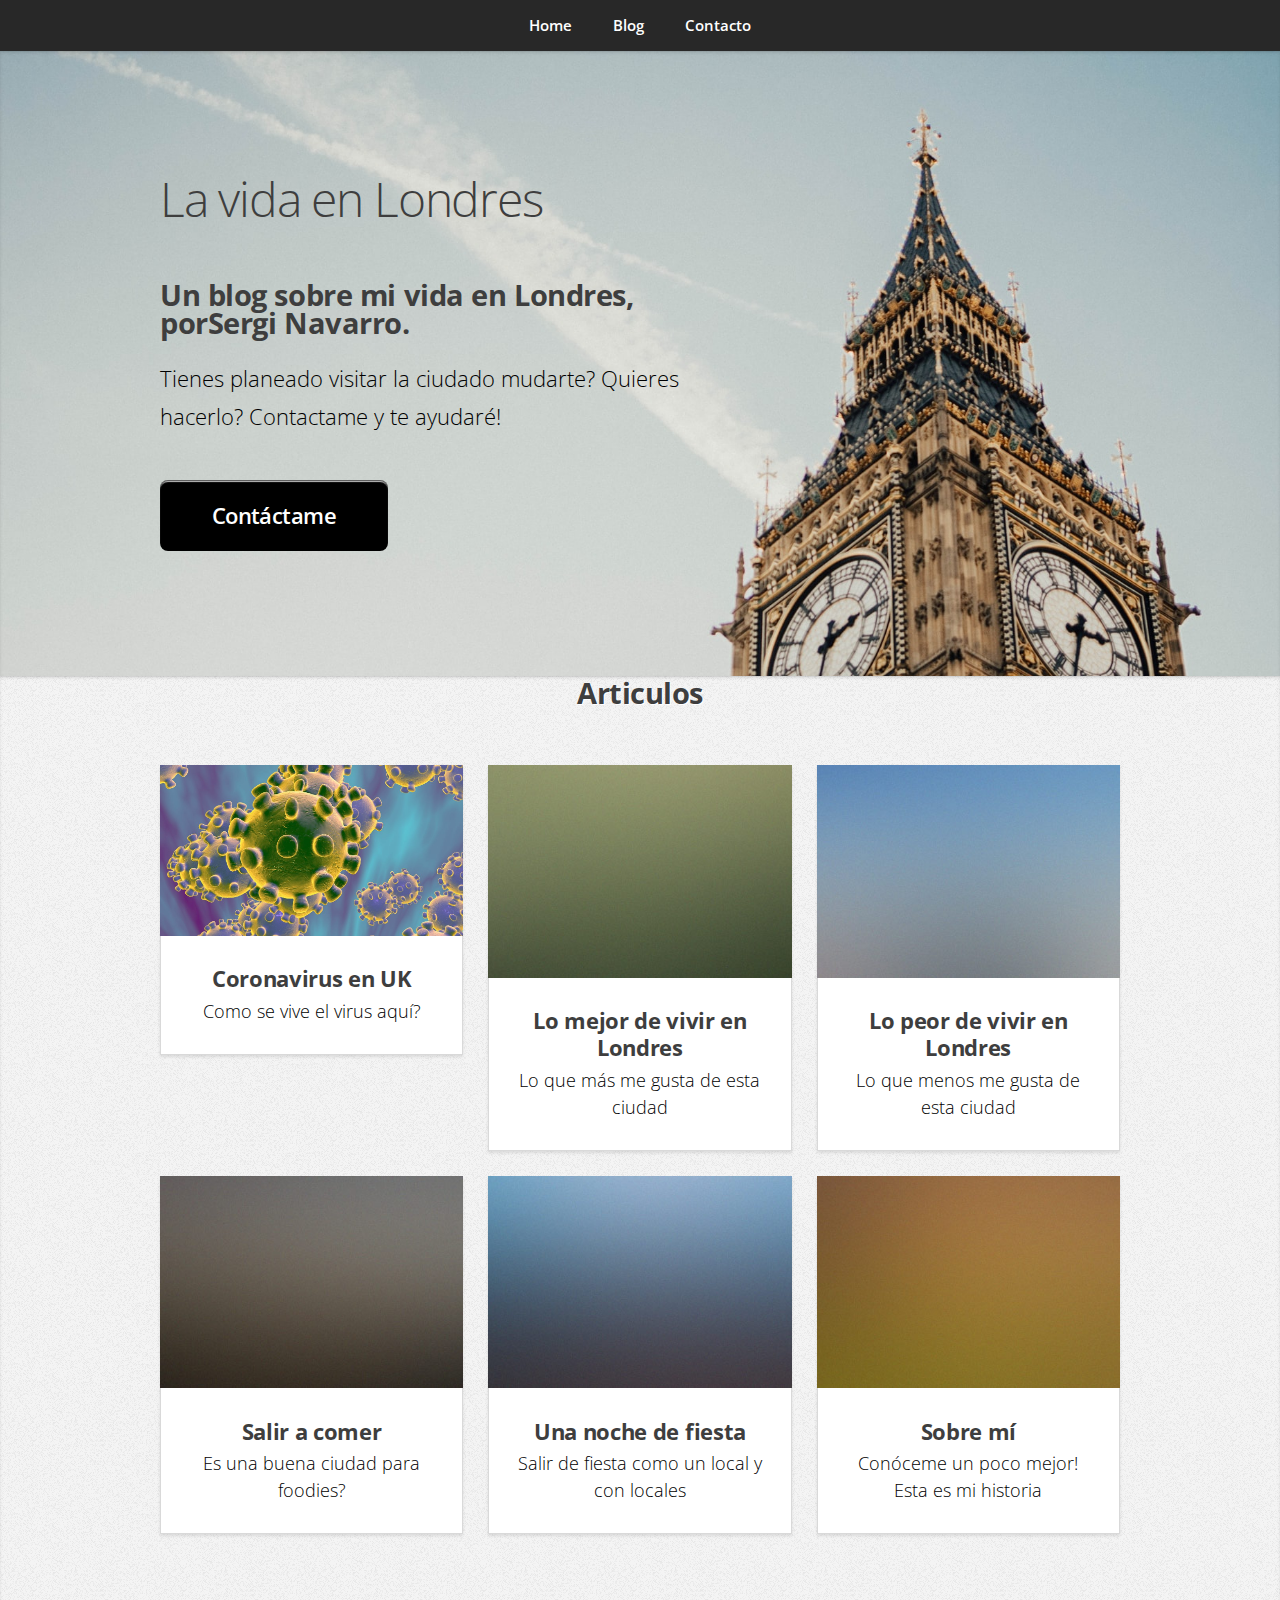
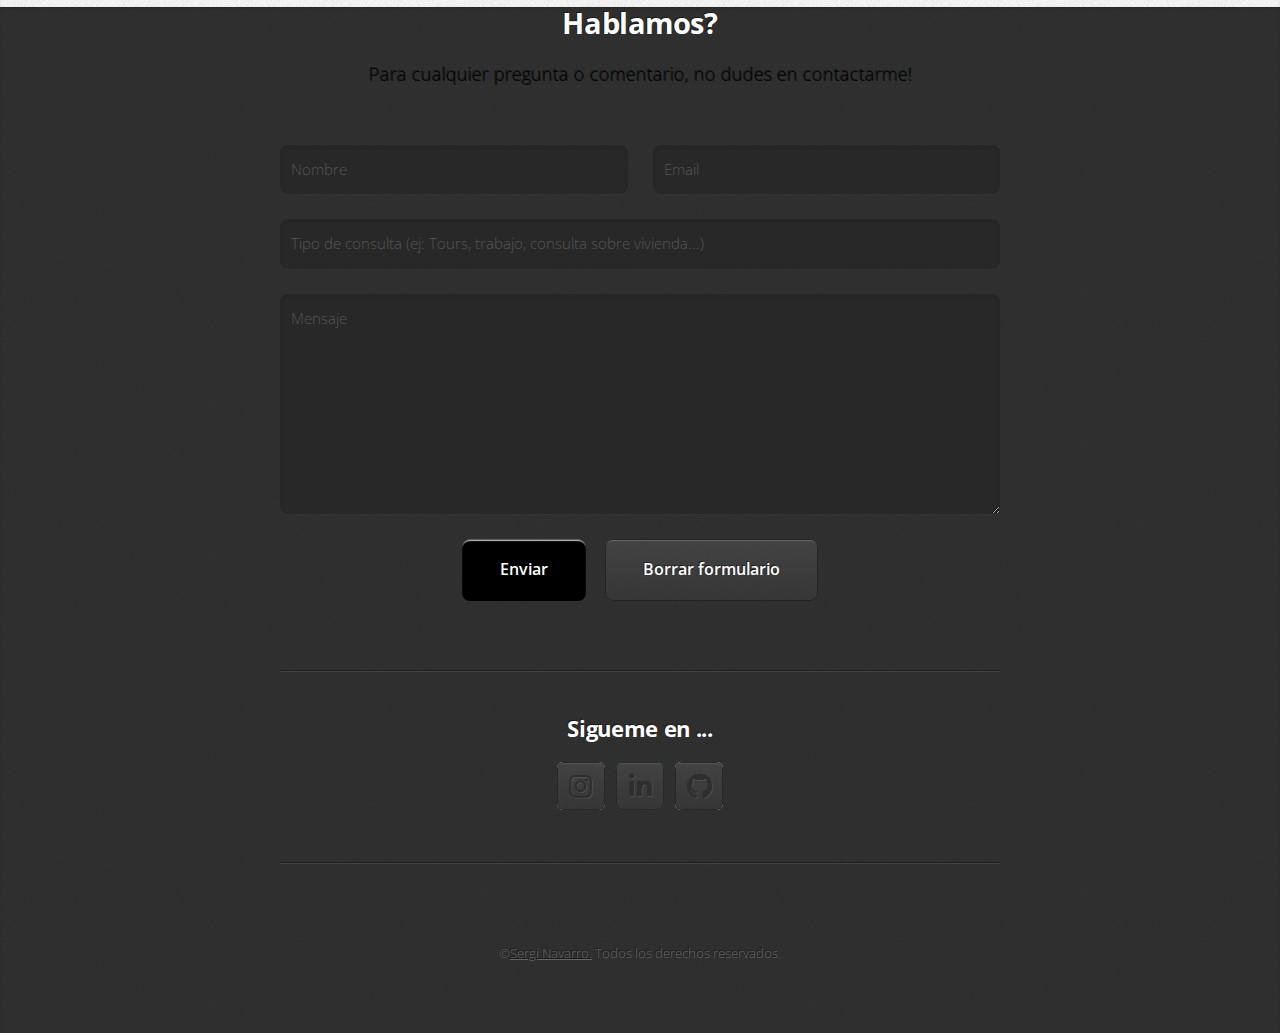
==== index.html @ f98b17f8 "First commit" ====
<!DOCTYPE HTML>
<html>
	<head>
		<title>La vida en Londres</title>
		<meta charset="utf-8" />
		<meta name="viewport" content="width=device-width, initial-scale=1, user-scalable=no" />
		<link rel="stylesheet" href="assets/css/main.css" />

		<!--Meta tags-->
		<meta name="author" content="Sergi Navarro, serginavarro.ro@gmail.com">
		<meta name="owner" content="Sergi Navarro">
		<meta name="robots" content="index,follow" />
		<meta name="language" content="ES">
		<meta name="keywords" content="Londres, vivir, tours, blog"/>
		<meta name="description" content="Vivir en Londres? Mudarme?? Tours? Conoce de primera mano la experiencia de vivir en Londres en mi blog."/>
	</head>
	<body class="is-preload">

		<!-- Nav -->
			<nav id="nav">
				<ul class="container">
					<li><a href="index.html">Home</a></li>
					<li><a href="#blog">Blog</a></li>
					<li><a href="#contact">Contacto</a></li>
				</ul>
			</nav>

		<!-- Home -->
			<article id="home" class="wrapper style1">
				<div class="container">
					<div class="row">
						<div class="col-8 col-7-large col-12-medium">
							<header>
								<h1>La vida en Londres</h1>
							</header>
							<h2 id="blog-sobre">Un blog sobre mi vida en Londres, por<a href="#">Sergi Navarro</a>.</h2>
							<p>Tienes planeado visitar la ciudado mudarte? Quieres hacerlo? Contactame y te ayudaré! </p>
							<a href="#contact" class="button large scrolly" id="contact-me">Contáctame</a>
						</div>
					</div>
				</div>
			</article>

			
		<!-- Blog -->
		<article id="blog" class="wrapper style3">
			<div class="container">
				<header>
					<h2>Articulos</h2>
				</header>
				<div class="row">
					<div class="col-4 col-6-medium col-12-small">
						<article class="box style2">
							<a href="blogs/coronavirus.html" class="image featured"><img src="images/coronavirus.jpeg" alt="Coronavirus en UK" /></a>
							<h3><a href="blogs/coronavirus.html">Coronavirus en UK</a></h3>
							<p>Como se vive el virus aquí?</p>
						</article>
					</div>
					<div class="col-4 col-6-medium col-12-small">
						<article class="box style2">
							<a href="#" class="image featured"><img src="images/pic02.jpg" alt="" /></a>
							<h3><a href="#">Lo mejor de vivir en Londres</a></h3>
							<p>Lo que más me gusta de esta ciudad</p>
						</article>
					</div>
					<div class="col-4 col-6-medium col-12-small">
						<article class="box style2">
							<a href="#" class="image featured"><img src="images/pic03.jpg" alt="" /></a>
							<h3><a href="#">Lo peor de vivir en Londres</a></h3>
							<p>Lo que menos me gusta de esta ciudad</p>
						</article>
					</div>
					<div class="col-4 col-6-medium col-12-small">
						<article class="box style2">
							<a href="#" class="image featured"><img src="images/pic04.jpg" alt="" /></a>
							<h3><a href="#">Salir a comer</a></h3>
							<p>Es una buena ciudad para foodies?</p>
						</article>
					</div>
					<div class="col-4 col-6-medium col-12-small">
						<article class="box style2">
							<a href="#" class="image featured"><img src="images/pic05.jpg" alt="" /></a>
							<h3><a href="#">Una noche de fiesta</a></h3>
							<p>Salir de fiesta como un local y con locales</p>
						</article>
					</div>
					<div class="col-4 col-6-medium col-12-small">
						<article class="box style2">
							<a href="#" class="image featured"><img src="images/pic06.jpg" alt="" /></a>
							<h3><a href="#">Sobre mí</a></h3>
							<p>Conóceme un poco mejor! Esta es mi historia</p>
						</article>
					</div>
				</div>
			</div>
		</article>

		<!--
		 Servicios 
			<article id="servicios" class="wrapper style2">
				<div class="container">
					<header>
						<h2>Como puedo ayudarte?</h2>
						<p>Puedo ayudarte de muchas formas, pero algunas de ellas son: </p>
					</header>
					<div class="row aln-center">
						<div class="col-4 col-6-medium col-12-small">
							<section class="box style1">
								<span class="icon featured fa-comments"></span>
								<h3>Información</h3>
								<p>Pregúntame lo que quieras y obtén ayuda personalizada: dudas para mudarse, consultas al venir de viaje, trabajo, estudios, cuándo venir, que visitar ...</p>
								<a href="#contact" class="button large scrolly" id="contact-me">Contáctame</a>
							</section>
						</div>
						<div class="col-4 col-6-medium col-12-small">
							<section class="box style1">
								<span class="icon solid featured fa-camera-retro"></span>
								<h3>Tours</h3>
								<p>Necesitas un guía para que conocer el Londres auténtico y no sólo el turístico? Foodie tours, historia y museos, el Londres no turístico... Todo lo que necesites!</p>
								<a href="#contact" class="button large scrolly" id="contact-me">Contáctame</a>
							</section>
						</div>
					</div>
				</div>
			</article>
			-->

		<!-- Contact -->
			<article id="contact" class="wrapper style4">
				<div class="container medium">
					<header>
						<h2>Hablamos?</h2>
						<p>Para cualquier pregunta o comentario, no dudes en contactarme!</p>
					</header>
					<div class="row">
						<div class="col-12">
							<form action="contact.php" name="form" method="post">
								<div class="row">
									<div class="col-6 col-12-small">
										<input type="text" name="name" id="name" placeholder="Nombre" />
									</div>
									<div id="p1" class="col-6 col-12-small">
										<input type="text" name="email" id="email" placeholder="Email" />
									</div>
									<div class="col-12">
										<input type="text" name="subject" id="subject" placeholder="Tipo de consulta (ej: Tours, trabajo, consulta sobre vivienda...)" />
									</div>
									<div class="col-12">
										<textarea name="message" id="message" placeholder="Mensaje"></textarea>
									</div>
									<div class="col-12">
										<ul class="actions">
											<li><input id="mysubmit" type="submit" value="Enviar" /></li>
											<li><input type="reset" value="Borrar formulario" class="alt" /></li>
										</ul>
									</div>
								</div>
							</form>
						</div>
						<div class="col-12">
							<hr />
							<h3>Sigueme en ...</h3>
							<ul class="social">
								<li><a href="#" class="icon brands fa-instagram"></a></li>
								<li><a href="#" class="icon brands fa-linkedin-in"><span class="label">LinkedIn</span></a></li>
								<li><a href="#" class="icon brands fa-github"><span class="label">Github</span></a></li>
								<!--
								<li><a href="#" class="icon solid fa-rss"><span>RSS</span></a></li>
								<li><a href="#" class="icon brands fa-foursquare"><span>Foursquare</span></a></li>
								<li><a href="#" class="icon brands fa-skype"><span>Skype</span></a></li>
								<li><a href="#" class="icon brands fa-soundcloud"><span>Soundcloud</span></a></li>
								<li><a href="#" class="icon brands fa-youtube"><span>YouTube</span></a></li>
								<li><a href="#" class="icon brands fa-blogger"><span>Blogger</span></a></li>
								<li><a href="#" class="icon brands fa-flickr"><span>Flickr</span></a></li>
								<li><a href="#" class="icon brands fa-vimeo"><span>Vimeo</span></a></li>
								-->
							</ul>
							<hr />
						</div>
					</div>
					<footer>
						<ul id="copyright">
							<li>&copy;<a href="#">Sergi Navarro.</a>  Todos los derechos reservados.</li>
						</ul>
					</footer>
				</div>
			</article>

		<!-- Scripts -->
			<script src="assets/js/jquery.min.js"></script>
			<script src="assets/js/jquery.scrolly.min.js"></script>
			<script src="assets/js/browser.min.js"></script>
			<script src="assets/js/breakpoints.min.js"></script>
			<script src="assets/js/util.js"></script>
			<script src="assets/js/main.js"></script>

	</body>
</html>
---- assets/css/main.css ----
@import url("https://fonts.googleapis.com/css?family=Open+Sans:300,300italic,600,600italic,700");
@import url("fontawesome-all.min.css");

/*
	Miniport by HTML5 UP
	html5up.net | @ajlkn
	Free for personal and commercial use under the CCA 3.0 license (html5up.net/license)
*/

html, body, div, span, applet, object,
iframe, h1, h2, h3, h4, h5, h6, p, blockquote,
pre, a, abbr, acronym, address, big, cite,
code, del, dfn, em, img, ins, kbd, q, s, samp,
small, strike, strong, sub, sup, tt, var, b,
u, i, center, dl, dt, dd, ol, ul, li, fieldset,
form, label, legend, table, caption, tbody,
tfoot, thead, tr, th, td, article, aside,
canvas, details, embed, figure, figcaption,
footer, header, hgroup, menu, nav, output, ruby,
section, summary, time, mark, audio, video {
	margin: 0;
	padding: 0;
	border: 0;
	font-size: 100%;
	font: inherit;
	vertical-align: baseline;}

article, aside, details, figcaption, figure,
footer, header, hgroup, menu, nav, section {
	display: block;}

body {
	line-height: 1;
}

ol, ul {
	list-style: none;
}

blockquote, q {
	quotes: none;
}

	blockquote:before, blockquote:after, q:before, q:after {
		content: '';
		content: none;
	}

table {
	border-collapse: collapse;
	border-spacing: 0;
}

body {
	-webkit-text-size-adjust: none;
}

mark {
	background-color: transparent;
	color: inherit;
}

input::-moz-focus-inner {
	border: 0;
	padding: 0;
}

input, select, textarea {
	-moz-appearance: none;
	-webkit-appearance: none;
	-ms-appearance: none;
	appearance: none;
}

/* Basic */

	html {
		box-sizing: border-box;
	}

	*, *:before, *:after {
		box-sizing: inherit;
	}

	body {
		padding-top: 3.5em;
	}

		body.is-preload *, body.is-preload *:before, body.is-preload *:after {
			-moz-animation: none !important;
			-webkit-animation: none !important;
			-ms-animation: none !important;
			animation: none !important;
			-moz-transition: none !important;
			-webkit-transition: none !important;
			-ms-transition: none !important;
			transition: none !important;
		}

	body, input, textarea, select {
		font-family: 'Open Sans', sans-serif;
		line-height: 1.85em;
		color: #888;
		font-weight: 300;
		font-size: 13pt;
	}

	a {
		-moz-transition: color .2s ease-in-out;
		-webkit-transition: color .2s ease-in-out;
		-ms-transition: color .2s ease-in-out;
		transition: color .2s ease-in-out;
		color: #43B3E0;
		text-decoration: underline;
	}

		a:hover {
			color: #43bff0 !important;
		}

		a img {
			border: 0;
		}

	b, strong {
		font-weight: 600;
		color: #3e3e3e;
	}

	i, em {
		font-style: italic;
	}

	sub {
		position: relative;
		top: 0.5em;
		font-size: 0.8em;
	}

	sup {
		position: relative;
		top: -0.5em;
		font-size: 0.8em;
	}

	blockquote {
		border-left: solid 0.75em #eee;
		padding: 1em 0 1em 1.5em;
		font-style: italic;
	}

	h1, h2, h3, h4, h5, h6 {
		color: #3e3e3e;
		margin: 0 0 0.75em 0;
	}

	h1 a, h2 a, h3 a, h4 a, h5 a, h6 a {
		text-decoration: none;
		color: inherit;
	}

	h2, h3, h4, h5, h6 {
		font-weight: 700;
	}

	h1 {
		font-size: 3.25em;
		letter-spacing: -0.025em;
		font-weight: 300;
	}

		h1 strong {
			font-weight: 700;
		}

	h2 {
		font-size: 2em;
		letter-spacing: -0.015em;
	}

	h3 {
		font-size: 1.5em;
		letter-spacing: -0.015em;
	}

	em, i {
		font-style: italic;
	}

	br.clear {
		clear: both;
	}

	hr {
		border: 0;
		border-top: solid 1px #444;
		border-top-color: rgba(0, 0, 0, 0.35);
		box-shadow: 0px 1px 0px 0px rgba(255, 255, 255, 0.1);
		height: 1px;
		margin: 3em 0;
	}

	p, ul, ol, dl, table {
		margin-bottom: 2em;
	}

	header {
		margin: 0 0 3em 0;
	}

		header > p {
			font-size: 1.25em;
			margin: 0;
		}

	footer {
		margin: 3em 0 0 0;
	}

		footer > p {
			font-size: 1.25em;
		}

/* Container */

	.container {
		margin: 0 auto;
		max-width: calc(100% - 50px);
		width: 1200px;
	}

		.container.medium {
			width: 900px;
		}

		@media screen and (max-width: 1680px) {

			.container {
				width: 1200px;
			}

				.container.medium {
					width: 900px;
				}

		}

		@media screen and (max-width: 1280px) {

			.container {
				width: 960px;
			}

				.container.medium {
					width: 720px;
				}

		}

		@media screen and (max-width: 980px) {

			.container {
				width: 100%;
			}

				.container.medium {
					width: 75%;
				}

		}

		@media screen and (max-width: 736px) {

			.container {
				width: 100%;
				max-width: calc(100% - 30px);
			}

				.container.medium {
					width: 100%;
				}

		}

/* Row */

	.row {
		display: flex;
		flex-wrap: wrap;
		box-sizing: border-box;
		align-items: stretch;
	}

		.row > * {
			box-sizing: border-box;
		}

		.row.gtr-uniform > * > :last-child {
			margin-bottom: 0;
		}

		.row.aln-left {
			justify-content: flex-start;
		}

		.row.aln-center {
			justify-content: center;
		}

		.row.aln-right {
			justify-content: flex-end;
		}

		.row.aln-top {
			align-items: flex-start;
		}

		.row.aln-middle {
			align-items: center;
		}

		.row.aln-bottom {
			align-items: flex-end;
		}

		.row > .imp {
			order: -1;
		}

		.row > .col-1 {
			width: 8.33333%;
		}

		.row > .off-1 {
			margin-left: 8.33333%;
		}

		.row > .col-2 {
			width: 16.66667%;
		}

		.row > .off-2 {
			margin-left: 16.66667%;
		}

		.row > .col-3 {
			width: 25%;
		}

		.row > .off-3 {
			margin-left: 25%;
		}

		.row > .col-4 {
			width: 33.33333%;
		}

		.row > .off-4 {
			margin-left: 33.33333%;
		}

		.row > .col-5 {
			width: 41.66667%;
		}

		.row > .off-5 {
			margin-left: 41.66667%;
		}

		.row > .col-6 {
			width: 50%;
		}

		.row > .off-6 {
			margin-left: 50%;
		}

		.row > .col-7 {
			width: 58.33333%;
		}

		.row > .off-7 {
			margin-left: 58.33333%;
		}

		.row > .col-8 {
			width: 66.66667%;
		}

		.row > .off-8 {
			margin-left: 66.66667%;
		}

		.row > .col-9 {
			width: 75%;
		}

		.row > .off-9 {
			margin-left: 75%;
		}

		.row > .col-10 {
			width: 83.33333%;
		}

		.row > .off-10 {
			margin-left: 83.33333%;
		}

		.row > .col-11 {
			width: 91.66667%;
		}

		.row > .off-11 {
			margin-left: 91.66667%;
		}

		.row > .col-12 {
			width: 100%;
		}

		.row > .off-12 {
			margin-left: 100%;
		}

		.row.gtr-0 {
			margin-top: 0px;
			margin-left: 0px;
		}

			.row.gtr-0 > * {
				padding: 0px 0 0 0px;
			}

			.row.gtr-0.gtr-uniform {
				margin-top: 0px;
			}

				.row.gtr-0.gtr-uniform > * {
					padding-top: 0px;
				}

		.row.gtr-25 {
			margin-top: -6.25px;
			margin-left: -6.25px;
		}

			.row.gtr-25 > * {
				padding: 6.25px 0 0 6.25px;
			}

			.row.gtr-25.gtr-uniform {
				margin-top: -6.25px;
			}

				.row.gtr-25.gtr-uniform > * {
					padding-top: 6.25px;
				}

		.row.gtr-50 {
			margin-top: -12.5px;
			margin-left: -12.5px;
		}

			.row.gtr-50 > * {
				padding: 12.5px 0 0 12.5px;
			}

			.row.gtr-50.gtr-uniform {
				margin-top: -12.5px;
			}

				.row.gtr-50.gtr-uniform > * {
					padding-top: 12.5px;
				}

		.row {
			margin-top: -25px;
			margin-left: -25px;
		}

			.row > * {
				padding: 25px 0 0 25px;
			}

			.row.gtr-uniform {
				margin-top: -25px;
			}

				.row.gtr-uniform > * {
					padding-top: 25px;
				}

		.row.gtr-150 {
			margin-top: -37.5px;
			margin-left: -37.5px;
		}

			.row.gtr-150 > * {
				padding: 37.5px 0 0 37.5px;
			}

			.row.gtr-150.gtr-uniform {
				margin-top: -37.5px;
			}

				.row.gtr-150.gtr-uniform > * {
					padding-top: 37.5px;
				}

		.row.gtr-200 {
			margin-top: -50px;
			margin-left: -50px;
		}

			.row.gtr-200 > * {
				padding: 50px 0 0 50px;
			}

			.row.gtr-200.gtr-uniform {
				margin-top: -50px;
			}

				.row.gtr-200.gtr-uniform > * {
					padding-top: 50px;
				}

		@media screen and (max-width: 1680px) {

			.row {
				display: flex;
				flex-wrap: wrap;
				box-sizing: border-box;
				align-items: stretch;
			}

				.row > * {
					box-sizing: border-box;
				}

				.row.gtr-uniform > * > :last-child {
					margin-bottom: 0;
				}

				.row.aln-left {
					justify-content: flex-start;
				}

				.row.aln-center {
					justify-content: center;
				}

				.row.aln-right {
					justify-content: flex-end;
				}

				.row.aln-top {
					align-items: flex-start;
				}

				.row.aln-middle {
					align-items: center;
				}

				.row.aln-bottom {
					align-items: flex-end;
				}

				.row > .imp-xlarge {
					order: -1;
				}

				.row > .col-1-xlarge {
					width: 8.33333%;
				}

				.row > .off-1-xlarge {
					margin-left: 8.33333%;
				}

				.row > .col-2-xlarge {
					width: 16.66667%;
				}

				.row > .off-2-xlarge {
					margin-left: 16.66667%;
				}

				.row > .col-3-xlarge {
					width: 25%;
				}

				.row > .off-3-xlarge {
					margin-left: 25%;
				}

				.row > .col-4-xlarge {
					width: 33.33333%;
				}

				.row > .off-4-xlarge {
					margin-left: 33.33333%;
				}

				.row > .col-5-xlarge {
					width: 41.66667%;
				}

				.row > .off-5-xlarge {
					margin-left: 41.66667%;
				}

				.row > .col-6-xlarge {
					width: 50%;
				}

				.row > .off-6-xlarge {
					margin-left: 50%;
				}

				.row > .col-7-xlarge {
					width: 58.33333%;
				}

				.row > .off-7-xlarge {
					margin-left: 58.33333%;
				}

				.row > .col-8-xlarge {
					width: 66.66667%;
				}

				.row > .off-8-xlarge {
					margin-left: 66.66667%;
				}

				.row > .col-9-xlarge {
					width: 75%;
				}

				.row > .off-9-xlarge {
					margin-left: 75%;
				}

				.row > .col-10-xlarge {
					width: 83.33333%;
				}

				.row > .off-10-xlarge {
					margin-left: 83.33333%;
				}

				.row > .col-11-xlarge {
					width: 91.66667%;
				}

				.row > .off-11-xlarge {
					margin-left: 91.66667%;
				}

				.row > .col-12-xlarge {
					width: 100%;
				}

				.row > .off-12-xlarge {
					margin-left: 100%;
				}

				.row.gtr-0 {
					margin-top: 0px;
					margin-left: 0px;
				}

					.row.gtr-0 > * {
						padding: 0px 0 0 0px;
					}

					.row.gtr-0.gtr-uniform {
						margin-top: 0px;
					}

						.row.gtr-0.gtr-uniform > * {
							padding-top: 0px;
						}

				.row.gtr-25 {
					margin-top: -6.25px;
					margin-left: -6.25px;
				}

					.row.gtr-25 > * {
						padding: 6.25px 0 0 6.25px;
					}

					.row.gtr-25.gtr-uniform {
						margin-top: -6.25px;
					}

						.row.gtr-25.gtr-uniform > * {
							padding-top: 6.25px;
						}

				.row.gtr-50 {
					margin-top: -12.5px;
					margin-left: -12.5px;
				}

					.row.gtr-50 > * {
						padding: 12.5px 0 0 12.5px;
					}

					.row.gtr-50.gtr-uniform {
						margin-top: -12.5px;
					}

						.row.gtr-50.gtr-uniform > * {
							padding-top: 12.5px;
						}

				.row {
					margin-top: -25px;
					margin-left: -25px;
				}

					.row > * {
						padding: 25px 0 0 25px;
					}

					.row.gtr-uniform {
						margin-top: -25px;
					}

						.row.gtr-uniform > * {
							padding-top: 25px;
						}

				.row.gtr-150 {
					margin-top: -37.5px;
					margin-left: -37.5px;
				}

					.row.gtr-150 > * {
						padding: 37.5px 0 0 37.5px;
					}

					.row.gtr-150.gtr-uniform {
						margin-top: -37.5px;
					}

						.row.gtr-150.gtr-uniform > * {
							padding-top: 37.5px;
						}

				.row.gtr-200 {
					margin-top: -50px;
					margin-left: -50px;
				}

					.row.gtr-200 > * {
						padding: 50px 0 0 50px;
					}

					.row.gtr-200.gtr-uniform {
						margin-top: -50px;
					}

						.row.gtr-200.gtr-uniform > * {
							padding-top: 50px;
						}

		}

		@media screen and (max-width: 1280px) {

			.row {
				display: flex;
				flex-wrap: wrap;
				box-sizing: border-box;
				align-items: stretch;
			}

				.row > * {
					box-sizing: border-box;
				}

				.row.gtr-uniform > * > :last-child {
					margin-bottom: 0;
				}

				.row.aln-left {
					justify-content: flex-start;
				}

				.row.aln-center {
					justify-content: center;
				}

				.row.aln-right {
					justify-content: flex-end;
				}

				.row.aln-top {
					align-items: flex-start;
				}

				.row.aln-middle {
					align-items: center;
				}

				.row.aln-bottom {
					align-items: flex-end;
				}

				.row > .imp-large {
					order: -1;
				}

				.row > .col-1-large {
					width: 8.33333%;
				}

				.row > .off-1-large {
					margin-left: 8.33333%;
				}

				.row > .col-2-large {
					width: 16.66667%;
				}

				.row > .off-2-large {
					margin-left: 16.66667%;
				}

				.row > .col-3-large {
					width: 25%;
				}

				.row > .off-3-large {
					margin-left: 25%;
				}

				.row > .col-4-large {
					width: 33.33333%;
				}

				.row > .off-4-large {
					margin-left: 33.33333%;
				}

				.row > .col-5-large {
					width: 41.66667%;
				}

				.row > .off-5-large {
					margin-left: 41.66667%;
				}

				.row > .col-6-large {
					width: 50%;
				}

				.row > .off-6-large {
					margin-left: 50%;
				}

				.row > .col-7-large {
					width: 58.33333%;
				}

				.row > .off-7-large {
					margin-left: 58.33333%;
				}

				.row > .col-8-large {
					width: 66.66667%;
				}

				.row > .off-8-large {
					margin-left: 66.66667%;
				}

				.row > .col-9-large {
					width: 75%;
				}

				.row > .off-9-large {
					margin-left: 75%;
				}

				.row > .col-10-large {
					width: 83.33333%;
				}

				.row > .off-10-large {
					margin-left: 83.33333%;
				}

				.row > .col-11-large {
					width: 91.66667%;
				}

				.row > .off-11-large {
					margin-left: 91.66667%;
				}

				.row > .col-12-large {
					width: 100%;
				}

				.row > .off-12-large {
					margin-left: 100%;
				}

				.row.gtr-0 {
					margin-top: 0px;
					margin-left: 0px;
				}

					.row.gtr-0 > * {
						padding: 0px 0 0 0px;
					}

					.row.gtr-0.gtr-uniform {
						margin-top: 0px;
					}

						.row.gtr-0.gtr-uniform > * {
							padding-top: 0px;
						}

				.row.gtr-25 {
					margin-top: -6.25px;
					margin-left: -6.25px;
				}

					.row.gtr-25 > * {
						padding: 6.25px 0 0 6.25px;
					}

					.row.gtr-25.gtr-uniform {
						margin-top: -6.25px;
					}

						.row.gtr-25.gtr-uniform > * {
							padding-top: 6.25px;
						}

				.row.gtr-50 {
					margin-top: -12.5px;
					margin-left: -12.5px;
				}

					.row.gtr-50 > * {
						padding: 12.5px 0 0 12.5px;
					}

					.row.gtr-50.gtr-uniform {
						margin-top: -12.5px;
					}

						.row.gtr-50.gtr-uniform > * {
							padding-top: 12.5px;
						}

				.row {
					margin-top: -25px;
					margin-left: -25px;
				}

					.row > * {
						padding: 25px 0 0 25px;
					}

					.row.gtr-uniform {
						margin-top: -25px;
					}

						.row.gtr-uniform > * {
							padding-top: 25px;
						}

				.row.gtr-150 {
					margin-top: -37.5px;
					margin-left: -37.5px;
				}

					.row.gtr-150 > * {
						padding: 37.5px 0 0 37.5px;
					}

					.row.gtr-150.gtr-uniform {
						margin-top: -37.5px;
					}

						.row.gtr-150.gtr-uniform > * {
							padding-top: 37.5px;
						}

				.row.gtr-200 {
					margin-top: -50px;
					margin-left: -50px;
				}

					.row.gtr-200 > * {
						padding: 50px 0 0 50px;
					}

					.row.gtr-200.gtr-uniform {
						margin-top: -50px;
					}

						.row.gtr-200.gtr-uniform > * {
							padding-top: 50px;
						}

		}

		@media screen and (max-width: 980px) {

			.row {
				display: flex;
				flex-wrap: wrap;
				box-sizing: border-box;
				align-items: stretch;
			}

				.row > * {
					box-sizing: border-box;
				}

				.row.gtr-uniform > * > :last-child {
					margin-bottom: 0;
				}

				.row.aln-left {
					justify-content: flex-start;
				}

				.row.aln-center {
					justify-content: center;
				}

				.row.aln-right {
					justify-content: flex-end;
				}

				.row.aln-top {
					align-items: flex-start;
				}

				.row.aln-middle {
					align-items: center;
				}

				.row.aln-bottom {
					align-items: flex-end;
				}

				.row > .imp-medium {
					order: -1;
				}

				.row > .col-1-medium {
					width: 8.33333%;
				}

				.row > .off-1-medium {
					margin-left: 8.33333%;
				}

				.row > .col-2-medium {
					width: 16.66667%;
				}

				.row > .off-2-medium {
					margin-left: 16.66667%;
				}

				.row > .col-3-medium {
					width: 25%;
				}

				.row > .off-3-medium {
					margin-left: 25%;
				}

				.row > .col-4-medium {
					width: 33.33333%;
				}

				.row > .off-4-medium {
					margin-left: 33.33333%;
				}

				.row > .col-5-medium {
					width: 41.66667%;
				}

				.row > .off-5-medium {
					margin-left: 41.66667%;
				}

				.row > .col-6-medium {
					width: 50%;
				}

				.row > .off-6-medium {
					margin-left: 50%;
				}

				.row > .col-7-medium {
					width: 58.33333%;
				}

				.row > .off-7-medium {
					margin-left: 58.33333%;
				}

				.row > .col-8-medium {
					width: 66.66667%;
				}

				.row > .off-8-medium {
					margin-left: 66.66667%;
				}

				.row > .col-9-medium {
					width: 75%;
				}

				.row > .off-9-medium {
					margin-left: 75%;
				}

				.row > .col-10-medium {
					width: 83.33333%;
				}

				.row > .off-10-medium {
					margin-left: 83.33333%;
				}

				.row > .col-11-medium {
					width: 91.66667%;
				}

				.row > .off-11-medium {
					margin-left: 91.66667%;
				}

				.row > .col-12-medium {
					width: 100%;
				}

				.row > .off-12-medium {
					margin-left: 100%;
				}

				.row.gtr-0 {
					margin-top: 0px;
					margin-left: 0px;
				}

					.row.gtr-0 > * {
						padding: 0px 0 0 0px;
					}

					.row.gtr-0.gtr-uniform {
						margin-top: 0px;
					}

						.row.gtr-0.gtr-uniform > * {
							padding-top: 0px;
						}

				.row.gtr-25 {
					margin-top: -6.25px;
					margin-left: -6.25px;
				}

					.row.gtr-25 > * {
						padding: 6.25px 0 0 6.25px;
					}

					.row.gtr-25.gtr-uniform {
						margin-top: -6.25px;
					}

						.row.gtr-25.gtr-uniform > * {
							padding-top: 6.25px;
						}

				.row.gtr-50 {
					margin-top: -12.5px;
					margin-left: -12.5px;
				}

					.row.gtr-50 > * {
						padding: 12.5px 0 0 12.5px;
					}

					.row.gtr-50.gtr-uniform {
						margin-top: -12.5px;
					}

						.row.gtr-50.gtr-uniform > * {
							padding-top: 12.5px;
						}

				.row {
					margin-top: -25px;
					margin-left: -25px;
				}

					.row > * {
						padding: 25px 0 0 25px;
					}

					.row.gtr-uniform {
						margin-top: -25px;
					}

						.row.gtr-uniform > * {
							padding-top: 25px;
						}

				.row.gtr-150 {
					margin-top: -37.5px;
					margin-left: -37.5px;
				}

					.row.gtr-150 > * {
						padding: 37.5px 0 0 37.5px;
					}

					.row.gtr-150.gtr-uniform {
						margin-top: -37.5px;
					}

						.row.gtr-150.gtr-uniform > * {
							padding-top: 37.5px;
						}

				.row.gtr-200 {
					margin-top: -50px;
					margin-left: -50px;
				}

					.row.gtr-200 > * {
						padding: 50px 0 0 50px;
					}

					.row.gtr-200.gtr-uniform {
						margin-top: -50px;
					}

						.row.gtr-200.gtr-uniform > * {
							padding-top: 50px;
						}

		}

		@media screen and (max-width: 736px) {

			.row {
				display: flex;
				flex-wrap: wrap;
				box-sizing: border-box;
				align-items: stretch;
			}

				.row > * {
					box-sizing: border-box;
				}

				.row.gtr-uniform > * > :last-child {
					margin-bottom: 0;
				}

				.row.aln-left {
					justify-content: flex-start;
				}

				.row.aln-center {
					justify-content: center;
				}

				.row.aln-right {
					justify-content: flex-end;
				}

				.row.aln-top {
					align-items: flex-start;
				}

				.row.aln-middle {
					align-items: center;
				}

				.row.aln-bottom {
					align-items: flex-end;
				}

				.row > .imp-small {
					order: -1;
				}

				.row > .col-1-small {
					width: 8.33333%;
				}

				.row > .off-1-small {
					margin-left: 8.33333%;
				}

				.row > .col-2-small {
					width: 16.66667%;
				}

				.row > .off-2-small {
					margin-left: 16.66667%;
				}

				.row > .col-3-small {
					width: 25%;
				}

				.row > .off-3-small {
					margin-left: 25%;
				}

				.row > .col-4-small {
					width: 33.33333%;
				}

				.row > .off-4-small {
					margin-left: 33.33333%;
				}

				.row > .col-5-small {
					width: 41.66667%;
				}

				.row > .off-5-small {
					margin-left: 41.66667%;
				}

				.row > .col-6-small {
					width: 50%;
				}

				.row > .off-6-small {
					margin-left: 50%;
				}

				.row > .col-7-small {
					width: 58.33333%;
				}

				.row > .off-7-small {
					margin-left: 58.33333%;
				}

				.row > .col-8-small {
					width: 66.66667%;
				}

				.row > .off-8-small {
					margin-left: 66.66667%;
				}

				.row > .col-9-small {
					width: 75%;
				}

				.row > .off-9-small {
					margin-left: 75%;
				}

				.row > .col-10-small {
					width: 83.33333%;
				}

				.row > .off-10-small {
					margin-left: 83.33333%;
				}

				.row > .col-11-small {
					width: 91.66667%;
				}

				.row > .off-11-small {
					margin-left: 91.66667%;
				}

				.row > .col-12-small {
					width: 100%;
				}

				.row > .off-12-small {
					margin-left: 100%;
				}

				.row.gtr-0 {
					margin-top: 0px;
					margin-left: 0px;
				}

					.row.gtr-0 > * {
						padding: 0px 0 0 0px;
					}

					.row.gtr-0.gtr-uniform {
						margin-top: 0px;
					}

						.row.gtr-0.gtr-uniform > * {
							padding-top: 0px;
						}

				.row.gtr-25 {
					margin-top: -3.75px;
					margin-left: -3.75px;
				}

					.row.gtr-25 > * {
						padding: 3.75px 0 0 3.75px;
					}

					.row.gtr-25.gtr-uniform {
						margin-top: -3.75px;
					}

						.row.gtr-25.gtr-uniform > * {
							padding-top: 3.75px;
						}

				.row.gtr-50 {
					margin-top: -7.5px;
					margin-left: -7.5px;
				}

					.row.gtr-50 > * {
						padding: 7.5px 0 0 7.5px;
					}

					.row.gtr-50.gtr-uniform {
						margin-top: -7.5px;
					}

						.row.gtr-50.gtr-uniform > * {
							padding-top: 7.5px;
						}

				.row {
					margin-top: -15px;
					margin-left: -15px;
				}

					.row > * {
						padding: 15px 0 0 15px;
					}

					.row.gtr-uniform {
						margin-top: -15px;
					}

						.row.gtr-uniform > * {
							padding-top: 15px;
						}

				.row.gtr-150 {
					margin-top: -22.5px;
					margin-left: -22.5px;
				}

					.row.gtr-150 > * {
						padding: 22.5px 0 0 22.5px;
					}

					.row.gtr-150.gtr-uniform {
						margin-top: -22.5px;
					}

						.row.gtr-150.gtr-uniform > * {
							padding-top: 22.5px;
						}

				.row.gtr-200 {
					margin-top: -30px;
					margin-left: -30px;
				}

					.row.gtr-200 > * {
						padding: 30px 0 0 30px;
					}

					.row.gtr-200.gtr-uniform {
						margin-top: -30px;
					}

						.row.gtr-200.gtr-uniform > * {
							padding-top: 30px;
						}

		}

/* Form */

	form label {
		color: #3e3e3e;
		font-weight: 700;
		display: block;
		margin: 0 0 0.5em 0;
	}

	form input[type=text],
	form input[type=email],
	form input[type=password],
	form select,
	form textarea {
		-moz-transition: background .2s ease-in-out, box-shadow .2s ease-in-out;
		-webkit-transition: background .2s ease-in-out, box-shadow .2s ease-in-out;
		-ms-transition: background .2s ease-in-out, box-shadow .2s ease-in-out;
		transition: background .2s ease-in-out, box-shadow .2s ease-in-out;
		-webkit-appearance: none;
		display: block;
		border: 0;
		padding: 0.75em;
		font-size: 1em;
		border-radius: 8px;
		border: solid 1px #ddd;
		background: #fff;
		color: #bbb;
		box-shadow: inset 0px 2px 3px 1px rgba(0, 0, 0, 0.05), 0px 1px 0px 0px rgba(255, 255, 255, 0.025);
		width: 100%;
	}

		form input[type=text]:focus,
		form input[type=email]:focus,
		form input[type=password]:focus,
		form select:focus,
		form textarea:focus {
			background: #fafafa;
			box-shadow: inset 0px 2px 5px 0px rgba(0, 0, 0, 0.05), 0px 1px 0px 0px rgba(255, 255, 255, 0.025), inset 0px 0px 2px 1px #43bff0;
		}

	form textarea {
		height: 15em;
	}

	form .actions:last-child {
		margin-bottom: 0;
	}

	form ::-webkit-input-placeholder {
		color: #555 !important;
	}

	form :-moz-placeholder {
		color: #555 !important;
	}

	form ::-moz-placeholder {
		color: #555 !important;
	}

	form :-ms-input-placeholder {
		color: #555 !important;
	}

	form ::-moz-focus-inner {
		border: 0;
	}

/* Tables */

	table {
		width: 100%;
	}

		table.default {
			width: 100%;
		}

			table.default tr {
				border-top: solid 1px #eee;
			}

				table.default tr:first-child {
					border-top: 0;
				}

			table.default td {
				padding: 0.5em 1em 0.5em 1em;
			}

			table.default th {
				text-align: left;
				padding: 0.5em 1em 0.5em 1em;
				font-weight: 600;
				margin: 0 0 1em 0;
			}

			table.default thead {
				background: #4f4f4f;
				color: #fff;
			}

/* Section/Article */

	section, article {
		margin-bottom: 3em;
	}

	section > :last-child,
	article > :last-child,
	section:last-child,
	article:last-child {
		margin-bottom: 0;
	}

/* Image */

	.image {
		display: inline-block;
		position: relative;
	}

		.image img {
			display: block;
			width: 100%;
		}

		.image.fit {
			display: block;
			width: 100%;
		}

		.image.featured {
			display: block;
			width: 100%;
			margin: 0 0 2em 0;
		}

		.image.left {
			float: left;
			margin: 0 2em 2em 0;
		}

		.image.centered {
			display: block;
			margin: 0 0 2em 0;
		}

			.image.centered img {
				margin: 0 auto;
				width: auto;
			}

/* Button */

	input[type="button"],
	input[type="submit"],
	input[type="reset"],
	button,
	.button {
		background-image: url("images/bg.png"), -moz-linear-gradient(top, rgba(0, 0, 0, 0), rgba(0, 0, 0, 0.2));
		background-image: url("images/bg.png"), -webkit-linear-gradient(top, rgba(0, 0, 0, 0), rgba(0, 0, 0, 0.2));
		background-image: url("images/bg.png"), -ms-linear-gradient(top, rgba(0, 0, 0, 0), rgba(0, 0, 0, 0.2));
		background-image: url("images/bg.png"), linear-gradient(top, rgba(0, 0, 0, 0), rgba(0, 0, 0, 0.2));
		-moz-transition: background-color .2s ease-in-out;
		-webkit-transition: background-color .2s ease-in-out;
		-ms-transition: background-color .2s ease-in-out;
		transition: background-color .2s ease-in-out;
		-webkit-appearance: none;
		position: relative;
		display: inline-block;
		color: #fff !important;
		text-decoration: none;
		font-weight: 600;
		border: 0;
		outline: 0;
		cursor: pointer;
		border-radius: 8px;
		text-shadow: -1px -1px 0.5px rgba(0, 0, 0, 0.5);
		overflow: hidden;
		box-shadow: inset 0px 0px 0px 1px rgba(0, 0, 0, 0.5), inset 0px 2px 1px 0px rgba(255, 255, 255, 0.75);
		background-color: black;
		padding: 1em 2.35em 1em 2.35em;
		font-size: 1.1em;
		max-width: 24em;
	}

		input[type="button"]:hover,
		input[type="submit"]:hover,
		input[type="reset"]:hover,
		button:hover,
		.button:hover {
			background-color: rgb(72, 72, 72);
			color: #fff !important;
		}

		input[type="button"]:active,
		input[type="submit"]:active,
		input[type="reset"]:active,
		button:active,
		.button:active {
			background-color: #3BA8D3;
			top: 1px;
		}

		input[type="button"].large,
		input[type="submit"].large,
		input[type="reset"].large,
		button.large,
		.button.large {
			font-size: 1.5em;
			letter-spacing: -0.025em;
		}

		input[type="button"].alt,
		input[type="submit"].alt,
		input[type="reset"].alt,
		button.alt,
		.button.alt {
			background-color: #444;
			box-shadow: inset 0px 0px 0px 1px #242424, inset 0px 2px 1px 0px rgba(255, 255, 255, 0.2);
		}

			input[type="button"].alt:hover,
			input[type="submit"].alt:hover,
			input[type="reset"].alt:hover,
			button.alt:hover,
			.button.alt:hover {
				background-color: #4f4f4f;
				color: #fff !important;
			}

			input[type="button"].alt:active,
			input[type="submit"].alt:active,
			input[type="reset"].alt:active,
			button.alt:active,
			.button.alt:active {
				background-color: #3f3f3f;
			}

/* List */

	ul {
		list-style: disc;
		padding-left: 1em;
	}

		ul li {
			padding-left: 0.5em;
		}

	ol {
		list-style: decimal;
		padding-left: 1.25em;
	}

		ol li {
			padding-left: 0.25em;
		}

/* Social */

	ul.social {
		cursor: default;
		margin: 0;
		list-style: none;
		padding-left: 0;
	}

		ul.social li {
			position: relative;
			display: inline-block;
			margin: 0.25em;
			top: 0;
			padding-left: 0;
		}

			ul.social li a {
				-moz-transition: top .2s ease-in-out;
				-webkit-transition: top .2s ease-in-out;
				-ms-transition: top .2s ease-in-out;
				transition: top .2s ease-in-out;
				display: block;
				width: 48px;
				height: 48px;
				border-radius: 6px;
				top: 0;
				position: relative;
			}

				ul.social li a:before {
					background-image: url("images/bg.png"), -moz-linear-gradient(top, rgba(0, 0, 0, 0), rgba(0, 0, 0, 0.2));
					background-image: url("images/bg.png"), -webkit-linear-gradient(top, rgba(0, 0, 0, 0), rgba(0, 0, 0, 0.2));
					background-image: url("images/bg.png"), -ms-linear-gradient(top, rgba(0, 0, 0, 0), rgba(0, 0, 0, 0.2));
					background-image: url("images/bg.png"), linear-gradient(top, rgba(0, 0, 0, 0), rgba(0, 0, 0, 0.2));
					-moz-transition: background-color .2s ease-in-out;
					-webkit-transition: background-color .2s ease-in-out;
					-ms-transition: background-color .2s ease-in-out;
					transition: background-color .2s ease-in-out;
					background-color: #444;
					border-radius: 6px;
					box-shadow: inset 0px 0px 0px 1px #282828, inset 0px 2px 1px 0px rgba(255, 255, 255, 0.1);
					color: #2E2E2E !important;
					display: block;
					font-size: 26px;
					height: 48px;
					line-height: 48px;
					text-align: center;
					outline: 0;
					overflow: hidden;
					text-shadow: 1px 1px 0px rgba(255, 255, 255, 0.1);
					width: 48px;
				}

				ul.social li a.fa-twitter {
					background-color: #2DAAE4;
				}

				ul.social li a.fa-facebook-f {
					background-color: #3C5A98;
				}

				ul.social li a.fa-dribbble {
					background-color: #C4376B;
				}

				ul.social li a.fa-linkedin-in {
					background-color: #006599;
				}

				ul.social li a.fa-tumblr {
					background-color: #51718A;
				}

				ul.social li a.fa-google-plus {
					background-color: #DA2713;
				}

				ul.social li a.fa-github {
					background-color: #FAFAFA;
				}

				ul.social li a.fa-rss {
					background-color: #F2600B;
				}

				ul.social li a.fa-instagram {
					background-color: #E0D7C8;
				}

				ul.social li a.fa-foursquare {
					background-color: #39A3D4;
				}

				ul.social li a.fa-skype {
					background-color: #10BEF1;
				}

				ul.social li a.fa-soundcloud {
					background-color: #FE5419;
				}

				ul.social li a.fa-youtube {
					background-color: #BF2E25;
				}

				ul.social li a.fa-blogger {
					background-color: #FF6501;
				}

				ul.social li a.fa-flickr {
					background-color: #0062DB;
				}

				ul.social li a.fa-vimeo {
					background-color: #4C8AB0;
				}

				ul.social li a:hover {
					top: -5px;
				}

					ul.social li a:hover:before {
						background-color: transparent;
					}

/* Actions */

	ul.actions {
		list-style: none;
		padding-left: 0;
	}

		ul.actions li {
			display: inline-block;
			margin: 0 0 0 1em;
			padding-left: 0;
		}

			ul.actions li:first-child {
				margin-left: 0;
			}

/* Box */

	.box {
		background: #fff;
		box-shadow: inset 0px 0px 0px 1px rgba(0, 0, 0, 0.15), 0px 2px 3px 0px rgba(0, 0, 0, 0.1);
		text-align: center;
		padding: 2em;
	}

		.box.style1 {
			padding: 3em 2em 3.5em 2em;
		}

			.box.style1 h3 {
				margin-bottom: 0.5em;
			}

		.box.style2 h3 {
			margin-bottom: 0.25em;
		}

		.box.style2 .image {
			position: relative;
			left: 2em;
			top: 2em;
			margin: -4em 0 4em -4em;
			width: auto;
		}

/* Icons */

	.icon {
		text-decoration: none;
		text-decoration: none;
	}

		.icon:before {
			-moz-osx-font-smoothing: grayscale;
			-webkit-font-smoothing: antialiased;
			display: inline-block;
			font-style: normal;
			font-variant: normal;
			text-rendering: auto;
			line-height: 1;
			text-transform: none !important;
			font-family: 'Font Awesome 5 Free';
			font-weight: 400;
		}

		.icon:before {
			font-size: 1.25em;
		}

		.icon > .label {
			display: none;
		}

		.icon.solid:before {
			font-weight: 900;
		}

		.icon.brands:before {
			font-family: 'Font Awesome 5 Brands';
		}

		.icon.featured {
			color: #EA8A95;
			display: block;
			margin: 0 0 1.5em 0;
			cursor: default;
		}

			.icon.featured:before {
				font-size: 6em;
			}

/* Wrappers */

	.wrapper {
		background-image: url("images/bg.png");
		box-shadow: inset 0px 1px 0px 0px rgba(0, 0, 0, 0.05), inset 0px 2px 3px 0px rgba(0, 0, 0, 0.1);
		padding: 8em 0 8em 0;
		text-align: center;
	}

		.wrapper.style1 {
			background-image: none;
			background-color: #fff;
		}

		.wrapper.style2 {
			background-color: #fafafa;
			text-shadow: 1px 1px 0px #fff;
		}

		.wrapper.style3 {
			background-color: #f4f4f4;
			text-shadow: 1px 1px 0px #fff;
		}

		.wrapper.style4 {
			background-color: #303030;
			color: #999;
			text-shadow: -1px -1px 0px #181818;
		}

			.wrapper.style4 h1, .wrapper.style4 h2, .wrapper.style4 h3, .wrapper.style4 h4, .wrapper.style4 h5, .wrapper.style4 h6 {
				color: #fff;
			}

			.wrapper.style4 form input[type=text],
			.wrapper.style4 form input[type=password],
			.wrapper.style4 form select,
			.wrapper.style4 form textarea {
				border: none;
				background: #282828;
			}

				.wrapper.style4 form input[type=text]:focus,
				.wrapper.style4 form input[type=password]:focus,
				.wrapper.style4 form select:focus,
				.wrapper.style4 form textarea:focus {
					background: #252525;
				}

/* Nav */

	#nav {
		background-color: #282828;
		text-align: center;
		position: fixed;
		left: 0;
		top: 0;
		width: 100%;
		z-index: 10000;
		cursor: default;
		height: 3.5em;
		line-height: 3.5em;
	}

		#nav ul {
			margin-bottom: 0;
			list-style: none;
			padding-left: 0;
		}

		#nav li {
			display: inline-block;
			padding-left: 0;
		}

		#nav a {
			-moz-transition: background-color .2s ease-in-out;
			-webkit-transition: background-color .2s ease-in-out;
			-ms-transition: background-color .2s ease-in-out;
			transition: background-color .2s ease-in-out;
			position: relative;
			display: block;
			color: #fff;
			text-decoration: none;
			outline: 0;
			font-weight: 600;
			border-radius: 8px;
			color: #fff;
			height: 2.5em;
			line-height: 2.5em;
			padding: 0 1.25em;
		}

			#nav a:hover {
				color: #fff !important;
				background: #383838;
			}

			#nav a.active {
				background: #484848;
			}

				#nav a.active:before {
					content: '';
					display: block;
					position: absolute;
					bottom: -0.6em;
					left: 50%;
					margin-left: -0.75em;
					border-left: solid 0.75em transparent;
					border-right: solid 0.75em transparent;
					border-top: solid 0.6em #282828;
				}

/* Articles */

	body > article {
		margin-bottom: 0;
	}

	#home {
		padding: 10em 0 10em 0;
		text-align: left;
		background: url('../../images/main-pic.jpeg') no-repeat center center fixed;
		background-attachment: fixed;
        -webkit-background-size: cover;
        -moz-background-size: cover;
        -o-background-size: cover;
        background-size: cover;
	}

		#home .image {
			border-radius: 100%;
			width: 20em;
			height: 20em;
			margin: 0;
		}

			#home .image img {
				border-radius: 100%;
			}

		#home h1 {
			margin-top: 0.35em;
		}

		#home p {
			font-size: 1.5em;
			line-height: 1.75em;
		}

			#home  p a {
				color: inherit;
			}


	#contact footer {
		font-size: 0.9em;
	}

/* Copyright */

	#copyright {
		color: #666;
		font-size: 1em;
		line-height: 1em;
		list-style: none;
		padding-left: 0;
		margin-bottom: 0;
	}

		#copyright li {
			display: inline-block;
			border-left: solid 1px rgba(0, 0, 0, 0.5);
			box-shadow: -1px 0px 0px 0px rgba(255, 255, 255, 0.1);
			padding: 0 0 0 1em;
			margin: 0 0 0 1em;
		}

			#copyright li:first-child {
				border: 0;
				box-shadow: none;
				padding-left: 0;
				margin-left: 0;
			}

		#copyright a {
			-moz-transition: color .2s ease-in-out;
			-webkit-transition: color .2s ease-in-out;
			-ms-transition: color .2s ease-in-out;
			transition: color .2s ease-in-out;
			color: inherit;
		}

			#copyright a:hover {
				color: #777;
			}

/* Large */

	@media screen and (max-width: 1280px) {

		/* Basic */

			body {
				font-size: 11pt;
			}

			input, textarea, select {
				font-size: 11pt;
			}

			header {
				margin: 0 0 4em 0;
			}

		/* Wrappers */

			.wrapper {
				padding: 5em 0 5em 0;
				text-align: center;
			}

				.wrapper.style4 .row-special {
					margin: 2em 0 0 0;
					padding: 2em 0 2em 0;
				}

		/* Articles */

			#home {
				padding: 8em 0;
			}

				#home .image {
					width: 24em;
					height: 24em;
					margin: 0;
				}

	}

/* Medium */

	@media screen and (max-width: 980px) {

		/* Articles */

			#home {
				text-align: center;
				padding: 5em 0;
			}

				#home .image {
					margin: 0 auto 2em auto;
				}

	}

/* Small */

	@media screen and (max-width: 736px) {

		/* Basic */

			body {
				padding-top: 44px;
			}

			body, input, textarea, select {
				line-height: 1.75em;
				font-size: 10pt;
				letter-spacing: 0;
			}

			h1, h2, h3, h4, h5, h6 {
				font-size: 1.25em;
				margin: 0 0 0.4em 0;
			}

			h1 {
				font-size: 2.25em;
				line-height: 1.25em;
			}

			header {
				margin: 0 0 2em 0;
			}

				header > p {
					font-size: 1.25em;
				}

			footer {
				margin: 2.5em 0 0 0;
			}

				footer > p {
					font-size: 1.25em;
				}

			hr {
				margin: 1.5em 0 2em 0;
			}

		/* Section/Article */

			section, article {
				clear: both;
			}

		/* Button */

			input[type="button"],
			input[type="submit"],
			input[type="reset"],
			button,
			.button {
				text-align: center;
				font-size: 1.2em;
				width: 100%;
				padding: 1em 0 1em 0;
			}

				input[type="button"].large,
				input[type="submit"].large,
				input[type="reset"].large,
				button.large,
				.button.large {
					font-size: 1.2em;
					letter-spacing: 0;
				}

		/* Social */

			ul.social {
				padding: 1em 0.5em 0 0.5em;
			}

				ul.social li {
					margin: 0.5em 0.5em 0.5em 0.5em;
				}

					ul.social li a {
						top: 0 !important;
					}

						ul.social li a:before {
							background-color: transparent !important;
						}

		/* Actions */

			ul.actions {
				margin: 0;
			}

				ul.actions li {
					display: block;
					margin: 15px 0 0 0;
				}

					ul.actions li:first-child {
						margin-top: 0;
					}

		/* Box */

			.box {
				padding: 30px 20px 30px 20px;
				margin: 0 0 20px 0 !important;
			}

				.box h3 {
					margin-bottom: 0.25em;
				}

				.box .image.centered {
					margin-bottom: 1em;
				}

				.box .image.featured {
					position: relative;
					left: 20px;
					top: 20px;
					margin: -50px 0 50px -40px;
					width: auto;
				}

				.box.style1 {
					max-width: 32em;
					margin-left: auto !important;
					margin-right: auto !important;
				}

				.box.style2 {
					max-width: 32em;
					margin-left: auto !important;
					margin-right: auto !important;
				}

		/* Wrappers */

			.wrapper {
				padding: 3em 0;
				text-align: center;
			}

		/* Nav */

			#nav {
				height: 44px;
				line-height: 44px;
			}

				#nav a {
					padding: 0 0.75em;
					height: inherit;
					line-height: inherit;
					border-radius: 0;
				}

					#nav a:hover {
						background-color: transparent;
					}

		/* Articles */

			#home {
				padding: 3em 0;
			}

				#home .image {
					width: 15em;
					height: 15em;
					margin-bottom: 0;
				}

				#home p {
					font-size: 1em;
				}

			#contact footer {
				margin: 0;
			}

		/* Copyright */

			#copyright {
				font-size: 1em;
				margin: 0;
			}

				#copyright li {
					display: block;
					margin: 1em 0 0 0;
					padding: 0;
					box-shadow: none;
					border-left: 0;
				}

					#copyright li:first-child {
						margin-top: 0;
					}

	}


	h2{
		margin-top: -70px;
	}

	#blog-sobre{
		margin-top: 70px;
	}

	@media screen and (max-width: 1250px) {
		h2{
			margin-top: 10px;
		}
	}


	@media screen and (max-width: 736px){
		h2, #blog-sobre{
			margin-top: 20px;
		}
	}

	#blog-section{
		width: 80%;
		margin-left: 10%;
	}

	p{
		font-size: 18px;
		color: black;
	}

	p:nth-child(1){
		margin-top: 50px;
	}

	.big{
		margin-bottom: 50px;
	}

	.small{
		margin-bottom: 18px;
	}


/* Blogs */

	#blog-bkgr{
		padding: 10em 0 10em 0;
		text-align: left;
		background: url('../../images/coronavirus.jpeg') no-repeat center center fixed;
		background-attachment: fixed;
        -webkit-background-size: cover;
        -moz-background-size: cover;
        -o-background-size: cover;
        background-size: cover;
	}

	#blog-bkgr h1, #blog-bkgr h2 {
		color: black;
		font-weight: bold;
	}
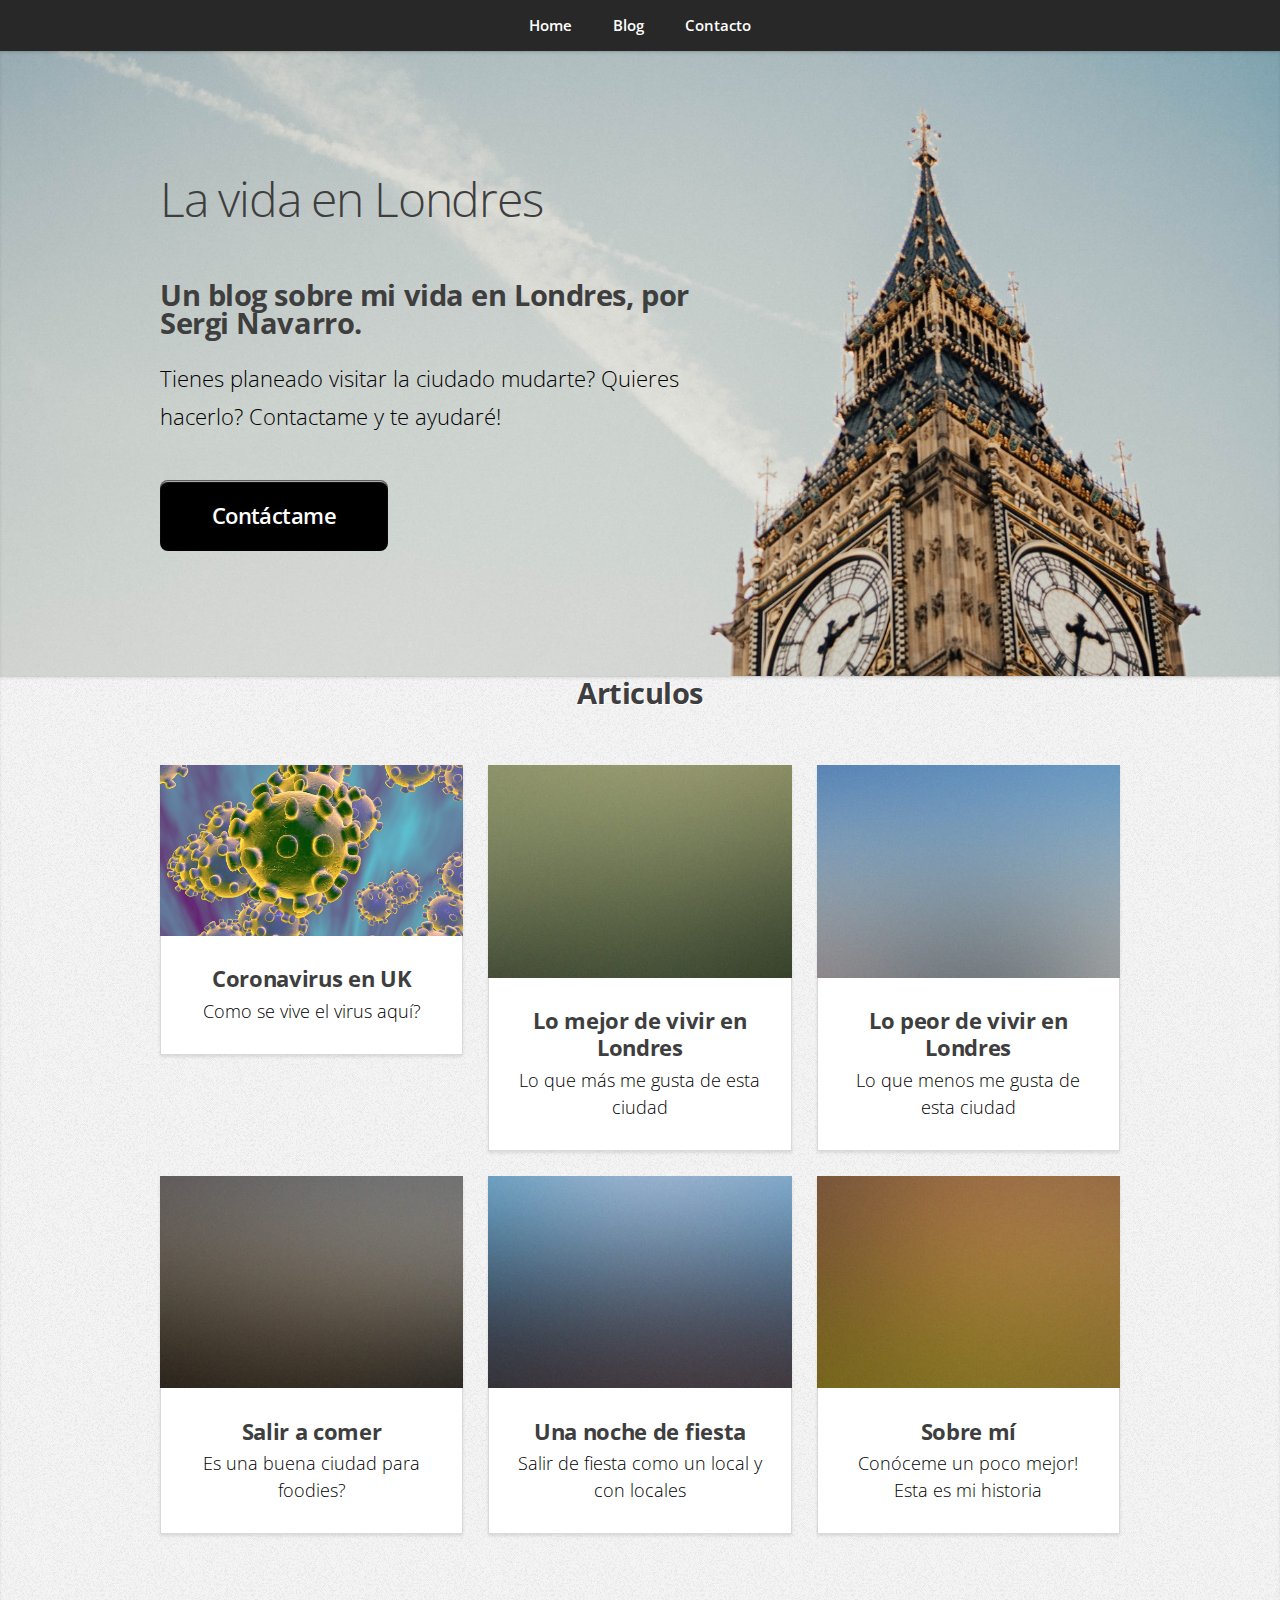
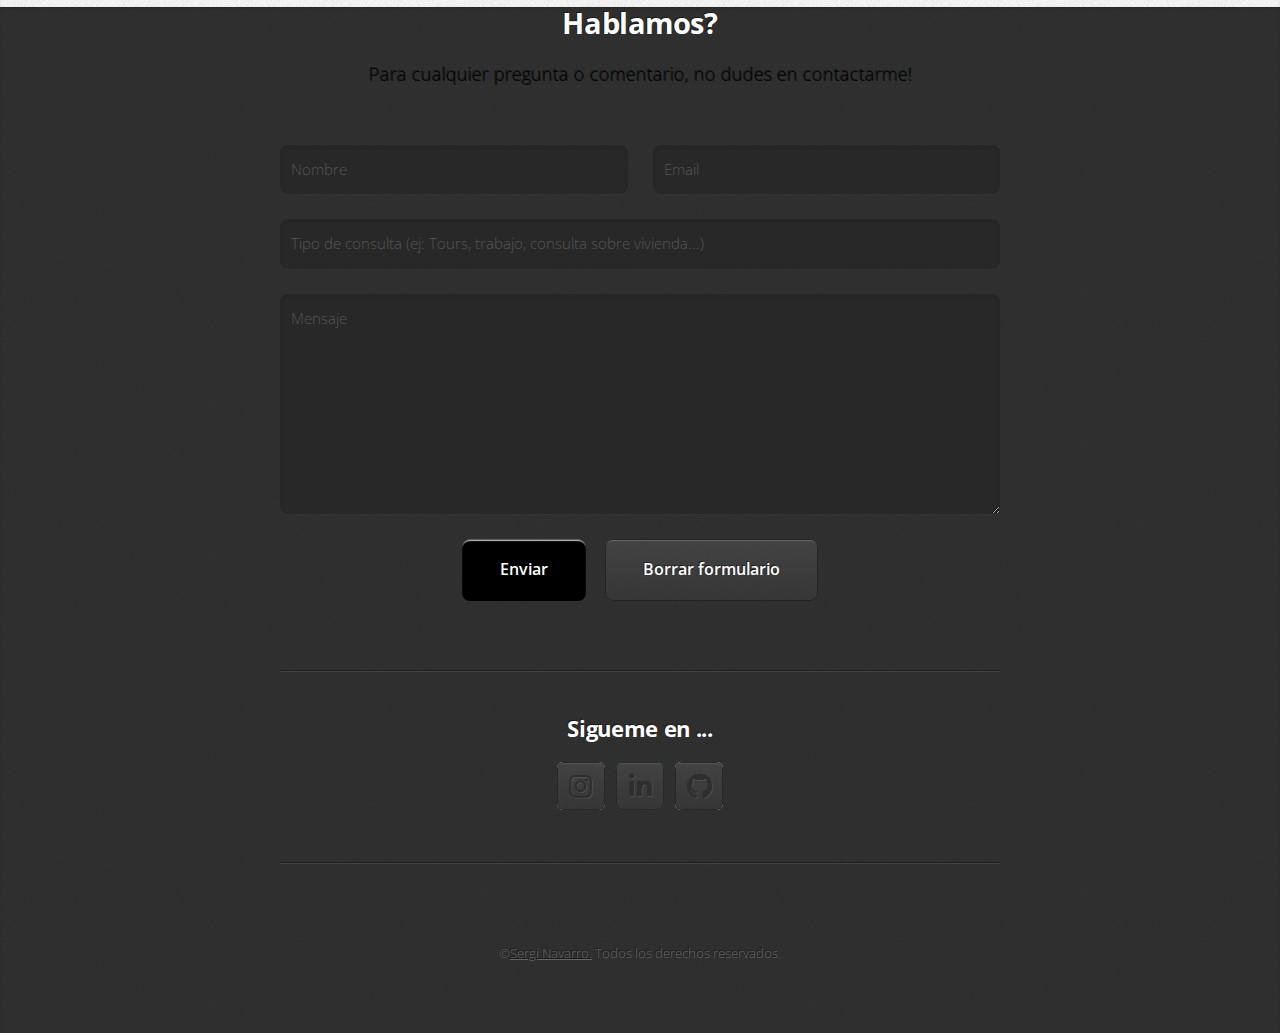
==== commit 8575fe5c: "Second commit" ====
--- a/index.html
+++ b/index.html
@@ -33,7 +33,7 @@
 							<header>
 								<h1>La vida en Londres</h1>
 							</header>
-							<h2 id="blog-sobre">Un blog sobre mi vida en Londres, por<a href="#">Sergi Navarro</a>.</h2>
+							<h2 id="blog-sobre">Un blog sobre mi vida en Londres, por<a href="#"> Sergi Navarro</a>.</h2>
 							<p>Tienes planeado visitar la ciudado mudarte? Quieres hacerlo? Contactame y te ayudaré! </p>
 							<a href="#contact" class="button large scrolly" id="contact-me">Contáctame</a>
 						</div>
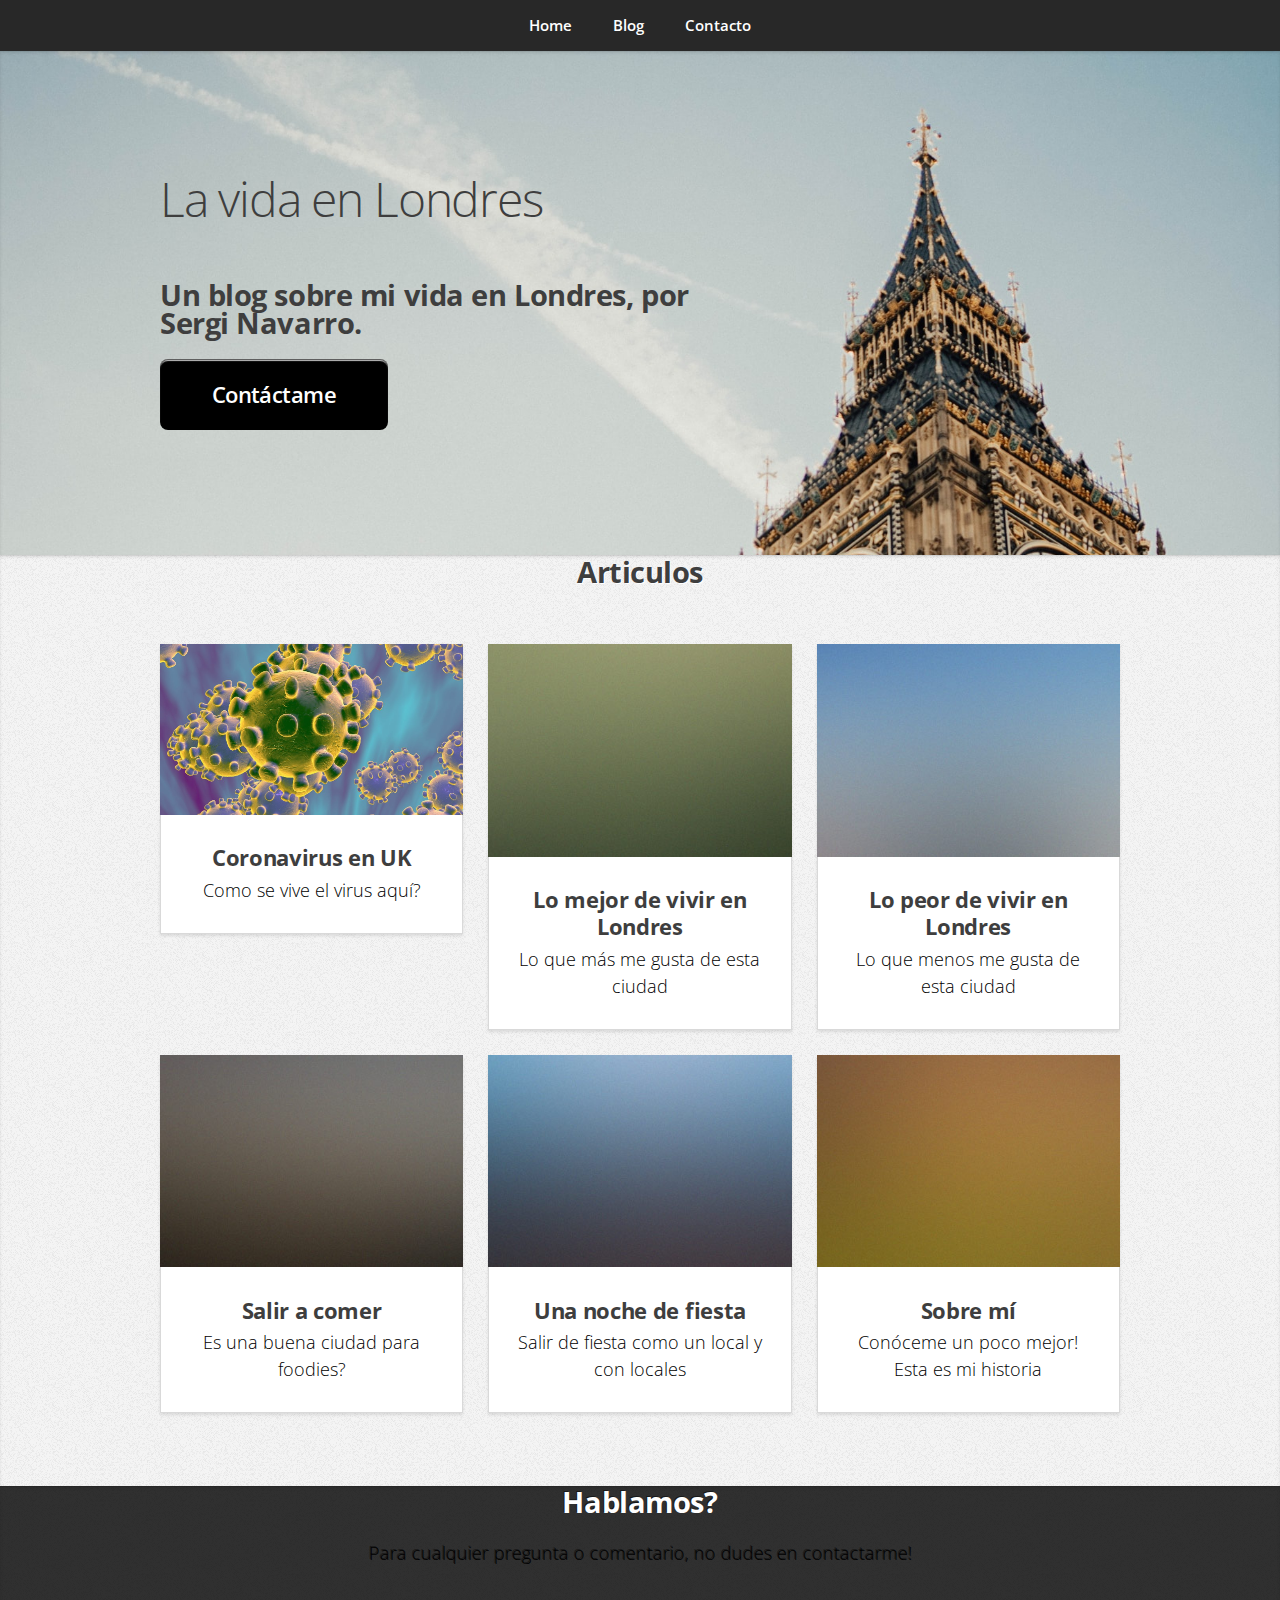
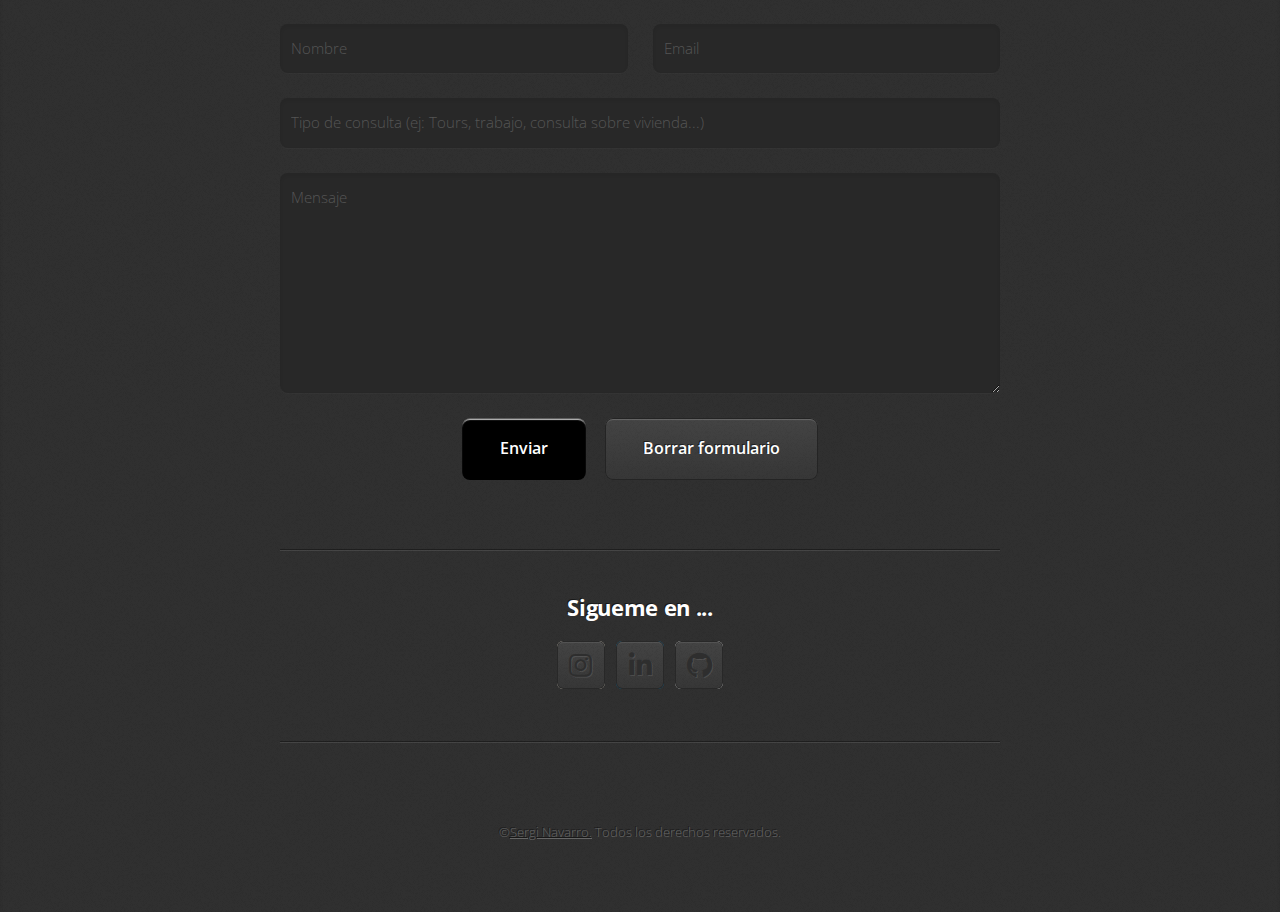
==== commit 4c8cd521: "Third commit" ====
--- a/index.html
+++ b/index.html
@@ -34,7 +34,6 @@
 								<h1>La vida en Londres</h1>
 							</header>
 							<h2 id="blog-sobre">Un blog sobre mi vida en Londres, por<a href="#"> Sergi Navarro</a>.</h2>
-							<p>Tienes planeado visitar la ciudado mudarte? Quieres hacerlo? Contactame y te ayudaré! </p>
 							<a href="#contact" class="button large scrolly" id="contact-me">Contáctame</a>
 						</div>
 					</div>
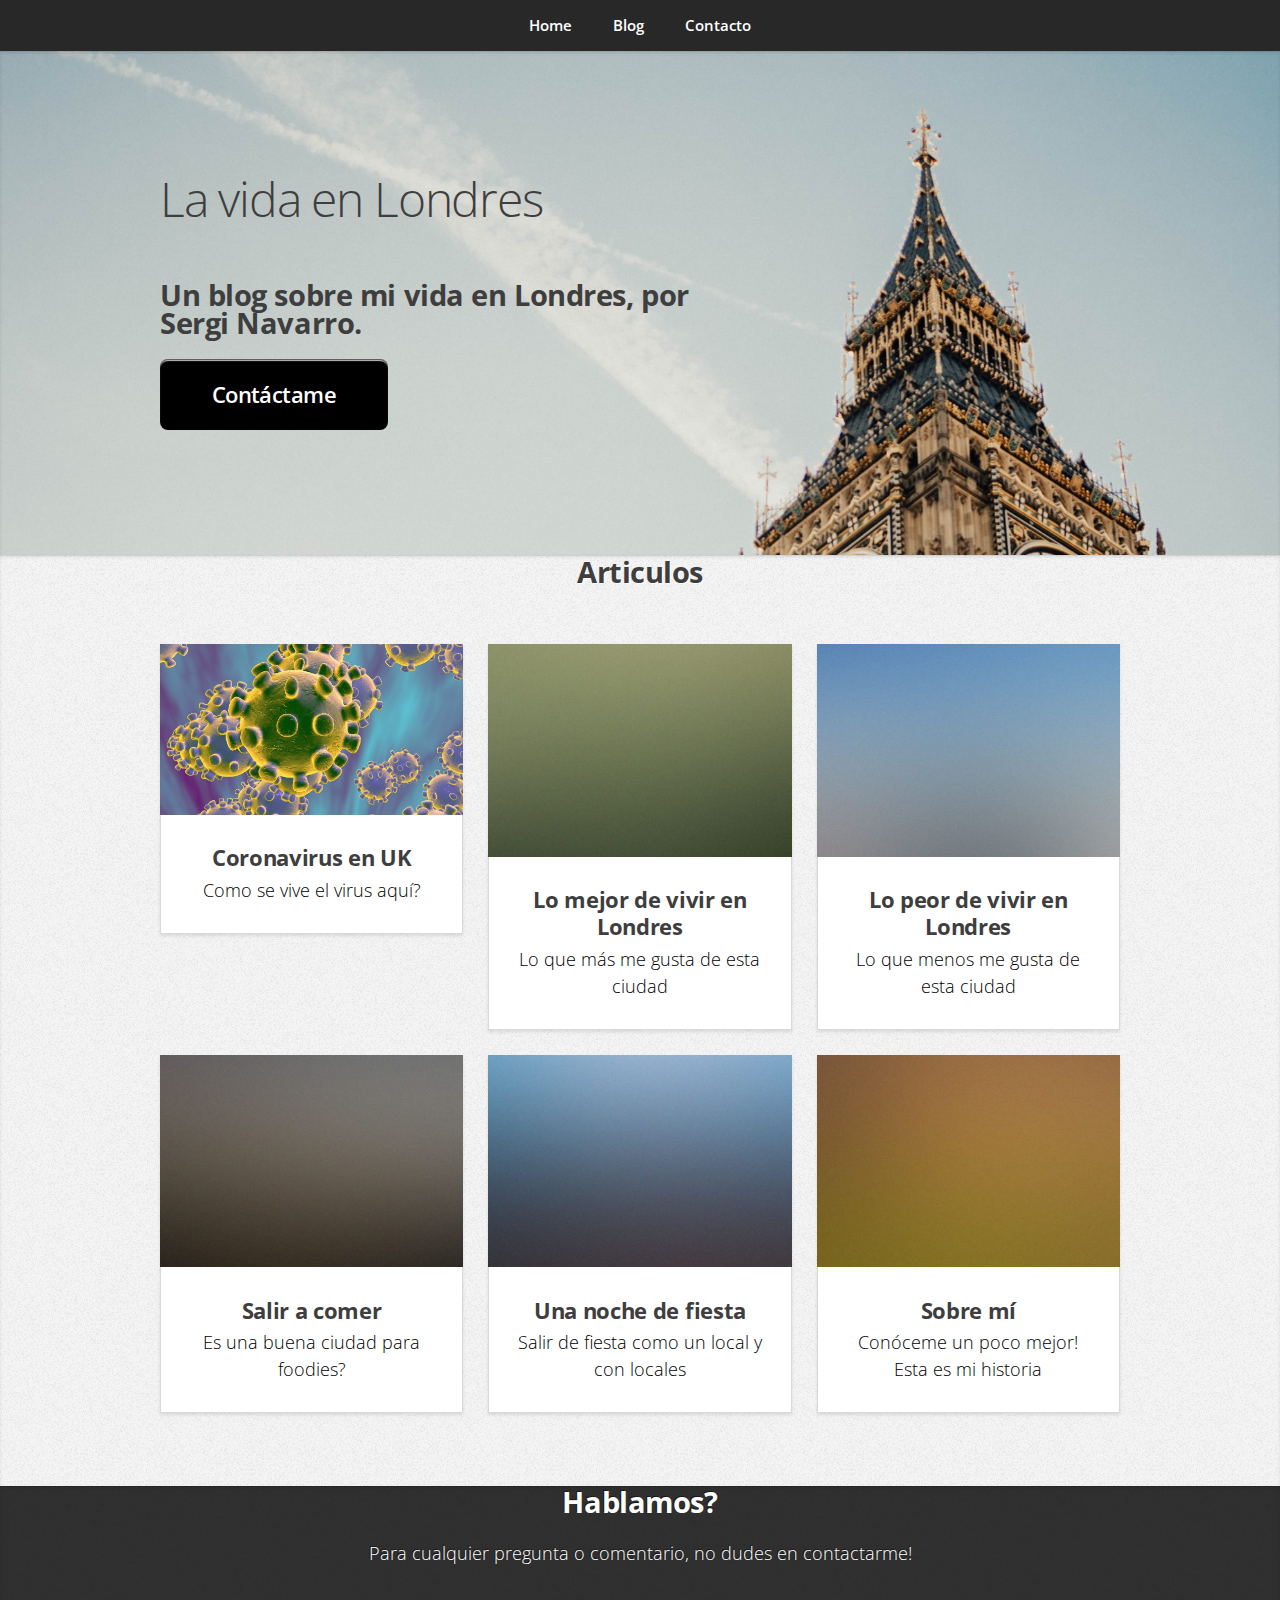
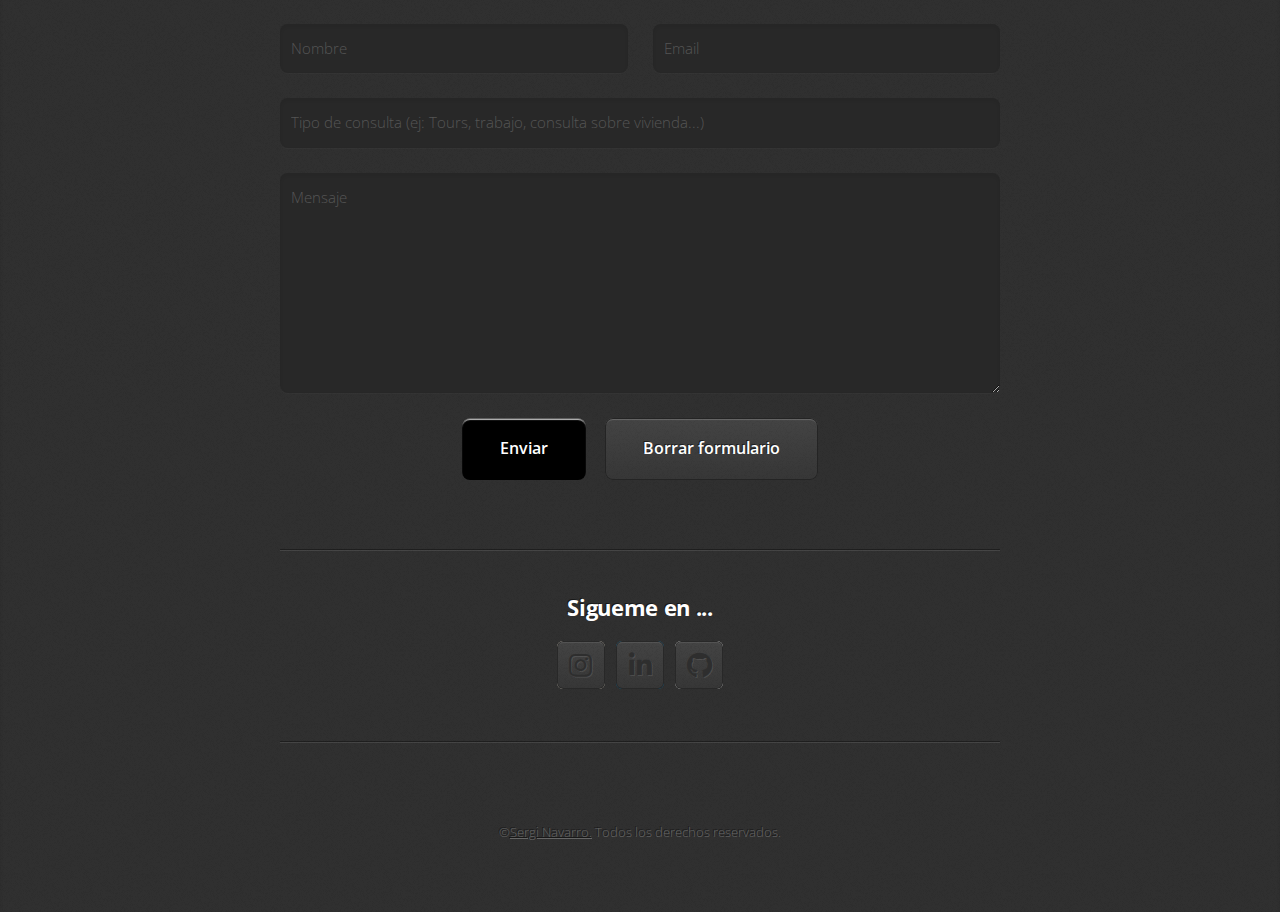
==== commit 96a37f9d: "Fourth commit" ====
--- a/index.html
+++ b/index.html
@@ -129,7 +129,7 @@
 				<div class="container medium">
 					<header>
 						<h2>Hablamos?</h2>
-						<p>Para cualquier pregunta o comentario, no dudes en contactarme!</p>
+						<p class="white">Para cualquier pregunta o comentario, no dudes en contactarme!</p>
 					</header>
 					<div class="row">
 						<div class="col-12">
--- a/assets/css/main.css
+++ b/assets/css/main.css
@@ -2512,4 +2512,8 @@
 	#blog-bkgr h1, #blog-bkgr h2 {
 		color: black;
 		font-weight: bold;
+	}
+
+	.white{
+		color: white;
 	}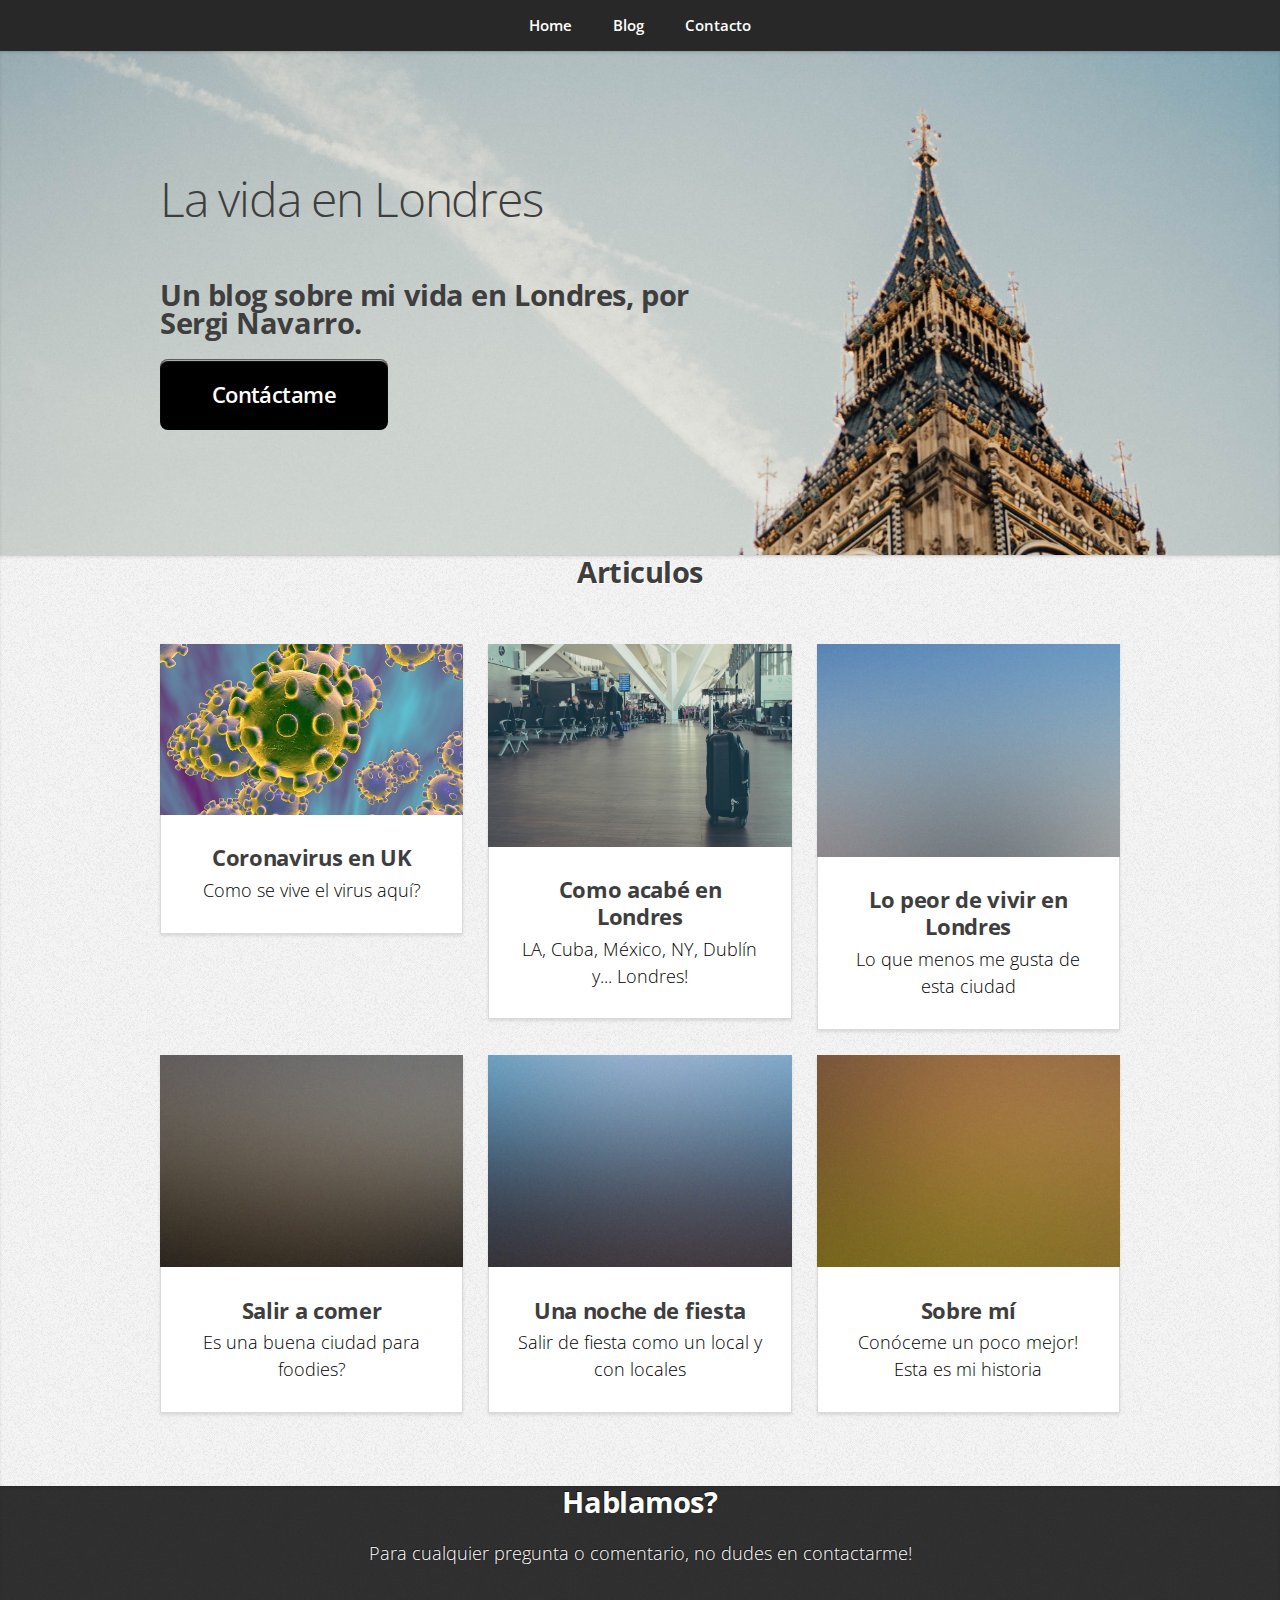
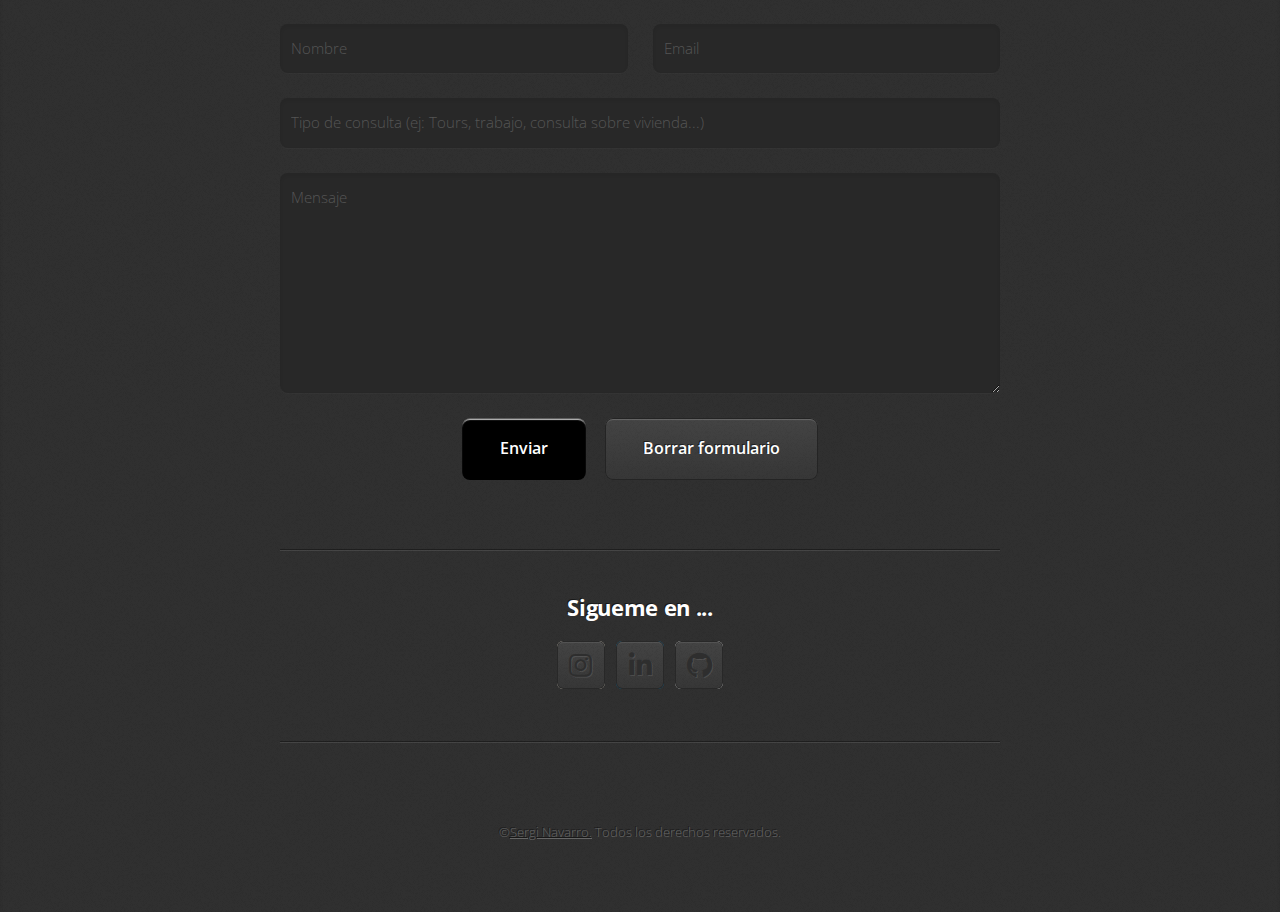
==== commit 091423b5: "Seventh commit" ====
--- a/index.html
+++ b/index.html
@@ -50,16 +50,16 @@
 				<div class="row">
 					<div class="col-4 col-6-medium col-12-small">
 						<article class="box style2">
-							<a href="blogs/coronavirus.html" class="image featured"><img src="images/coronavirus.jpeg" alt="Coronavirus en UK" /></a>
+							<a href="blogs/coronavirus.html" class="image featured"><figure><img src="images/coronavirus.jpeg" alt="Coronavirus" /></figure></a>
 							<h3><a href="blogs/coronavirus.html">Coronavirus en UK</a></h3>
 							<p>Como se vive el virus aquí?</p>
 						</article>
 					</div>
 					<div class="col-4 col-6-medium col-12-small">
 						<article class="box style2">
-							<a href="#" class="image featured"><img src="images/pic02.jpg" alt="" /></a>
-							<h3><a href="#">Lo mejor de vivir en Londres</a></h3>
-							<p>Lo que más me gusta de esta ciudad</p>
+							<a href="blogs/como-acabe-en-londres.html" class="image featured"><figure><img src="images/acabe.jpeg" alt="Maleta en aeropuerto" /></figure></a>
+							<h3><a href="blogs/como-acabe-en-londres.html">Como acabé en Londres</a></h3>
+							<p>LA, Cuba, México, NY, Dublín y... Londres!</p>
 						</article>
 					</div>
 					<div class="col-4 col-6-medium col-12-small">
--- a/assets/css/main.css
+++ b/assets/css/main.css
@@ -2495,9 +2495,23 @@
 		margin-bottom: 18px;
 	}
 
+	.white{
+		color: white;
+	}
+
 
 /* Blogs */
 
+.black{
+	font-weight: bold;
+}
+
+figcaption{
+	margin-top: -24px;
+	margin-bottom: 20px;
+}
+
+/* Coronavirus */
 	#blog-bkgr{
 		padding: 10em 0 10em 0;
 		text-align: left;
@@ -2510,10 +2524,52 @@
 	}
 
 	#blog-bkgr h1, #blog-bkgr h2 {
-		color: black;
+		color: white;
 		font-weight: bold;
 	}
 
-	.white{
+	/* Mobile */
+	@media (min-width:320px){
+		.meme{
+			width: 70%;
+			margin-top: 20px;
+			margin-bottom: 20px;
+		}
+	}
+	@media (min-width:641px){
+		.meme{
+			width: 60%;
+		}
+	}
+
+	@media (min-width:1025px) {
+		.meme{
+			width: 45%;
+		}
+	}
+
+
+
+
+/* Como acabé en Londres */
+
+	#blog-bkgr-acabé{
+		padding: 10em 0 10em 0;
+		text-align: left;
+		background: url('../../images/acabe.jpeg') no-repeat center center fixed;
+		background-attachment: fixed;
+		-webkit-background-size: cover;
+		-moz-background-size: cover;
+		-o-background-size: cover;
+		background-size: cover;
+	}
+
+	#blog-bkgr-acabé h1, #blog-bkgr-acabé h2 {
 		color: white;
-	}+		font-weight: bold;
+	}
+
+
+
+
+
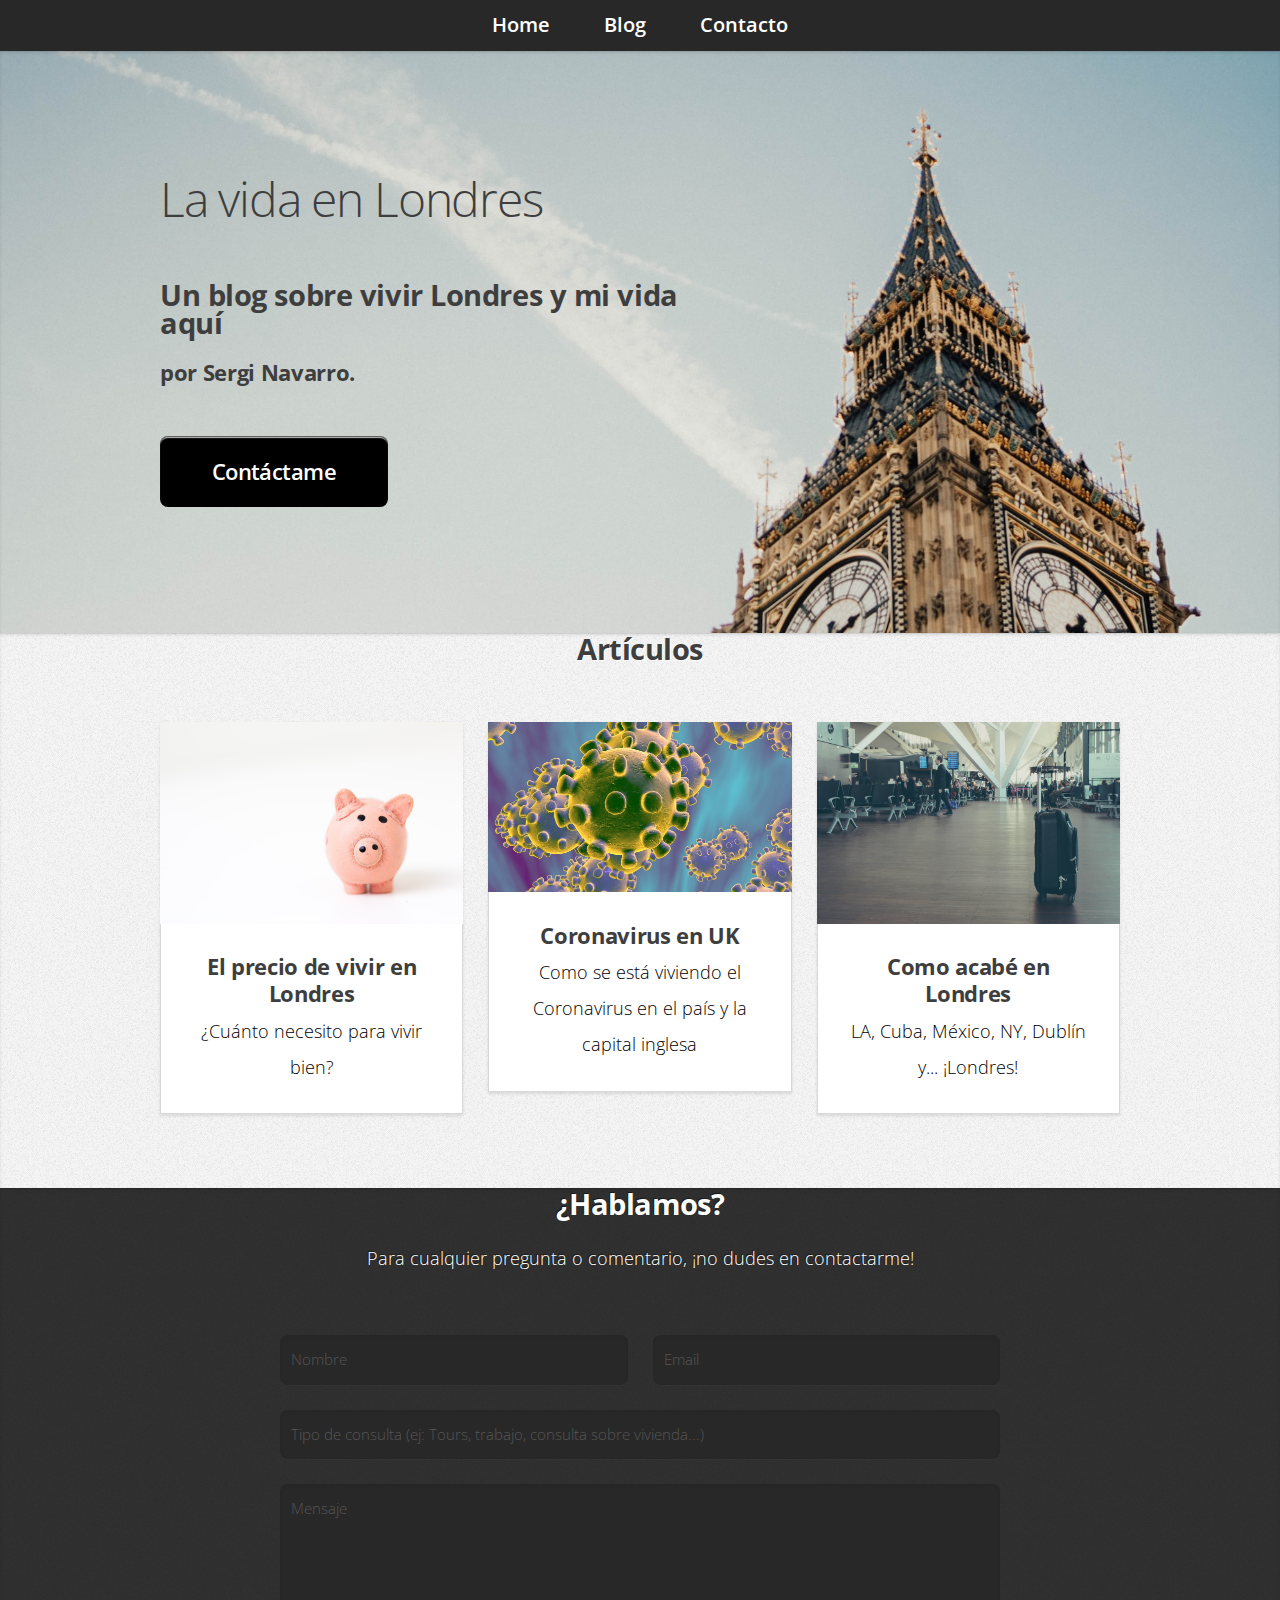
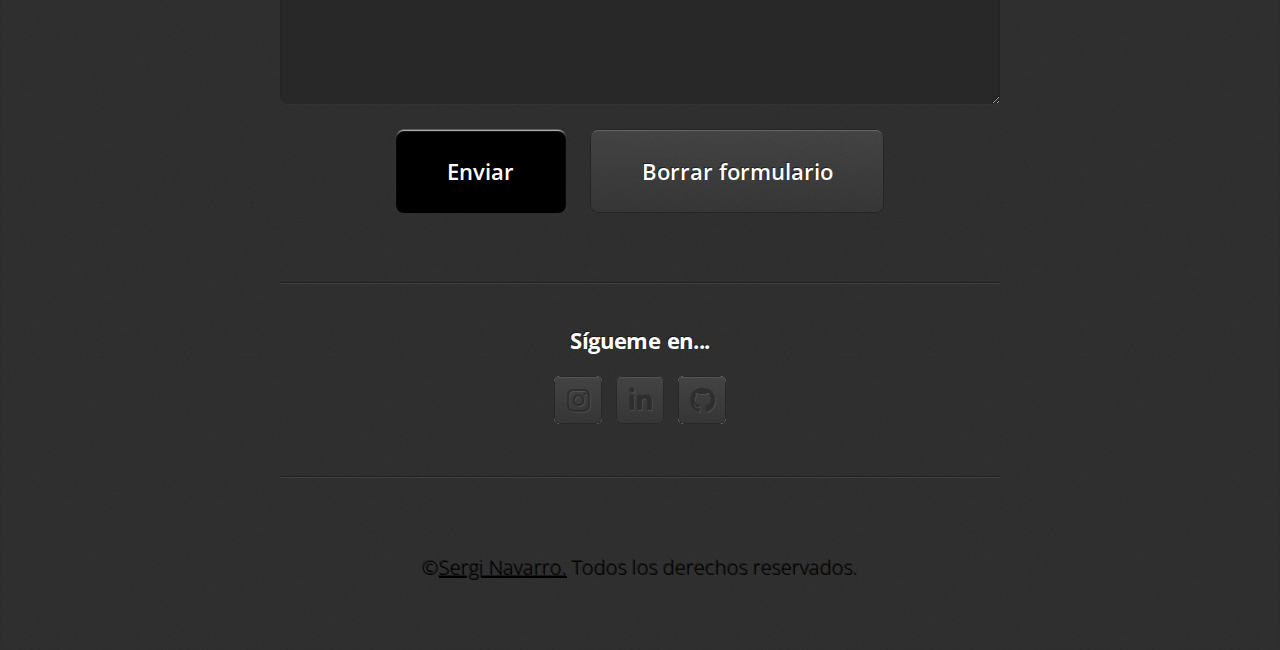
==== commit 3a478c9f: "Ninth commit" ====
--- a/index.html
+++ b/index.html
@@ -11,8 +11,8 @@
 		<meta name="owner" content="Sergi Navarro">
 		<meta name="robots" content="index,follow" />
 		<meta name="language" content="ES">
-		<meta name="keywords" content="Londres, vivir, tours, blog"/>
-		<meta name="description" content="Vivir en Londres? Mudarme?? Tours? Conoce de primera mano la experiencia de vivir en Londres en mi blog."/>
+		<meta name="keywords" content="Vivir en Londres, viajar a Londres"/>
+		<meta name="description" content="¿Cómo se vive en Londres? ¿Cuanto dinero necesito ganar para vivir decentemente? ¡Aprende todo esto y más en este blog!"/>
 	</head>
 	<body class="is-preload">
 
@@ -33,7 +33,8 @@
 							<header>
 								<h1>La vida en Londres</h1>
 							</header>
-							<h2 id="blog-sobre">Un blog sobre mi vida en Londres, por<a href="#"> Sergi Navarro</a>.</h2>
+							<h2 id="blog-sobre">Un blog sobre vivir Londres y mi vida aquí</h2> 
+							<h3 id="por">por<a href="#"> Sergi Navarro</a>.</h3>
 							<a href="#contact" class="button large scrolly" id="contact-me">Contáctame</a>
 						</div>
 					</div>
@@ -45,30 +46,31 @@
 		<article id="blog" class="wrapper style3">
 			<div class="container">
 				<header>
-					<h2>Articulos</h2>
+					<h2>Artículos</h2>
 				</header>
 				<div class="row">
 					<div class="col-4 col-6-medium col-12-small">
 						<article class="box style2">
+							<a href="blogs/precio-vivir-londres.html" class="image featured"><img src="images/budget.jpeg" alt="Hucha cerdito" /></a>
+							<h3><a href="blogs/precio-vivir-londres.html">El precio de vivir en Londres</a></h3>
+							<p>¿Cuánto necesito para vivir bien?</p>
+						</article>
+					</div>
+					<div class="col-4 col-6-medium col-12-small">
+						<article class="box style2">
 							<a href="blogs/coronavirus.html" class="image featured"><figure><img src="images/coronavirus.jpeg" alt="Coronavirus" /></figure></a>
 							<h3><a href="blogs/coronavirus.html">Coronavirus en UK</a></h3>
-							<p>Como se vive el virus aquí?</p>
+							<p>Como se está viviendo el Coronavirus en el país y la capital inglesa</p>
 						</article>
 					</div>
 					<div class="col-4 col-6-medium col-12-small">
 						<article class="box style2">
 							<a href="blogs/como-acabe-en-londres.html" class="image featured"><figure><img src="images/acabe.jpeg" alt="Maleta en aeropuerto" /></figure></a>
 							<h3><a href="blogs/como-acabe-en-londres.html">Como acabé en Londres</a></h3>
-							<p>LA, Cuba, México, NY, Dublín y... Londres!</p>
+							<p>LA, Cuba, México, NY, Dublín y... ¡Londres!</p>
 						</article>
 					</div>
-					<div class="col-4 col-6-medium col-12-small">
-						<article class="box style2">
-							<a href="#" class="image featured"><img src="images/pic03.jpg" alt="" /></a>
-							<h3><a href="#">Lo peor de vivir en Londres</a></h3>
-							<p>Lo que menos me gusta de esta ciudad</p>
-						</article>
-					</div>
+					<!--
 					<div class="col-4 col-6-medium col-12-small">
 						<article class="box style2">
 							<a href="#" class="image featured"><img src="images/pic04.jpg" alt="" /></a>
@@ -89,7 +91,7 @@
 							<h3><a href="#">Sobre mí</a></h3>
 							<p>Conóceme un poco mejor! Esta es mi historia</p>
 						</article>
-					</div>
+					</div>-->
 				</div>
 			</div>
 		</article>
@@ -128,8 +130,8 @@
 			<article id="contact" class="wrapper style4">
 				<div class="container medium">
 					<header>
-						<h2>Hablamos?</h2>
-						<p class="white">Para cualquier pregunta o comentario, no dudes en contactarme!</p>
+						<h2>¿Hablamos?</h2>
+						<p class="white">Para cualquier pregunta o comentario, ¡no dudes en contactarme!</p>
 					</header>
 					<div class="row">
 						<div class="col-12">
@@ -158,7 +160,7 @@
 						</div>
 						<div class="col-12">
 							<hr />
-							<h3>Sigueme en ...</h3>
+							<h3>Sígueme en...</h3>
 							<ul class="social">
 								<li><a href="#" class="icon brands fa-instagram"></a></li>
 								<li><a href="#" class="icon brands fa-linkedin-in"><span class="label">LinkedIn</span></a></li>
--- a/assets/css/main.css
+++ b/assets/css/main.css
@@ -2481,6 +2481,7 @@
 	p{
 		font-size: 18px;
 		color: black;
+		line-height: 2em;
 	}
 
 	p:nth-child(1){
@@ -2497,6 +2498,10 @@
 
 	.white{
 		color: white;
+	}
+
+	#por{
+		margin-bottom: 50px;
 	}
 
 
@@ -2509,6 +2514,7 @@
 figcaption{
 	margin-top: -24px;
 	margin-bottom: 20px;
+	margin-left: 24%;
 }
 
 /* Coronavirus */
@@ -2534,17 +2540,32 @@
 			width: 70%;
 			margin-top: 20px;
 			margin-bottom: 20px;
+			margin-left: 15%;
+		}
+
+		figcaption{
+			margin-left: 0%;
+			margin-left: 15%;
 		}
 	}
 	@media (min-width:641px){
 		.meme{
 			width: 60%;
 		}
+		figcaption{
+			margin-left: 0%;
+		}
 	}
 
 	@media (min-width:1025px) {
 		.meme{
-			width: 45%;
+			width: 50%;
+			margin-left: 24%;
+			margin-bottom: 20px;
+		}
+
+		figcaption{
+			margin-left: 24%;
 		}
 	}
 
@@ -2569,7 +2590,33 @@
 		font-weight: bold;
 	}
 
-
-
-
-
+/* Precio vivir en Londres */
+
+	#blog-bkgr-precio{
+		padding: 10em 0 10em 0;
+		text-align: left;
+		background: url('../../images/budget.jpeg') no-repeat center center fixed;
+		background-attachment: fixed;
+		-webkit-background-size: cover;
+		-moz-background-size: cover;
+		-o-background-size: cover;
+		background-size: cover;
+	}
+
+	ul li{
+		list-style: circle;
+		color: black;
+		font: inherit;
+		font-size: 20px;
+	}
+
+	.blog-precio{
+		text-align: center;
+		margin-top: 50px;
+	}
+
+
+
+
+
+
